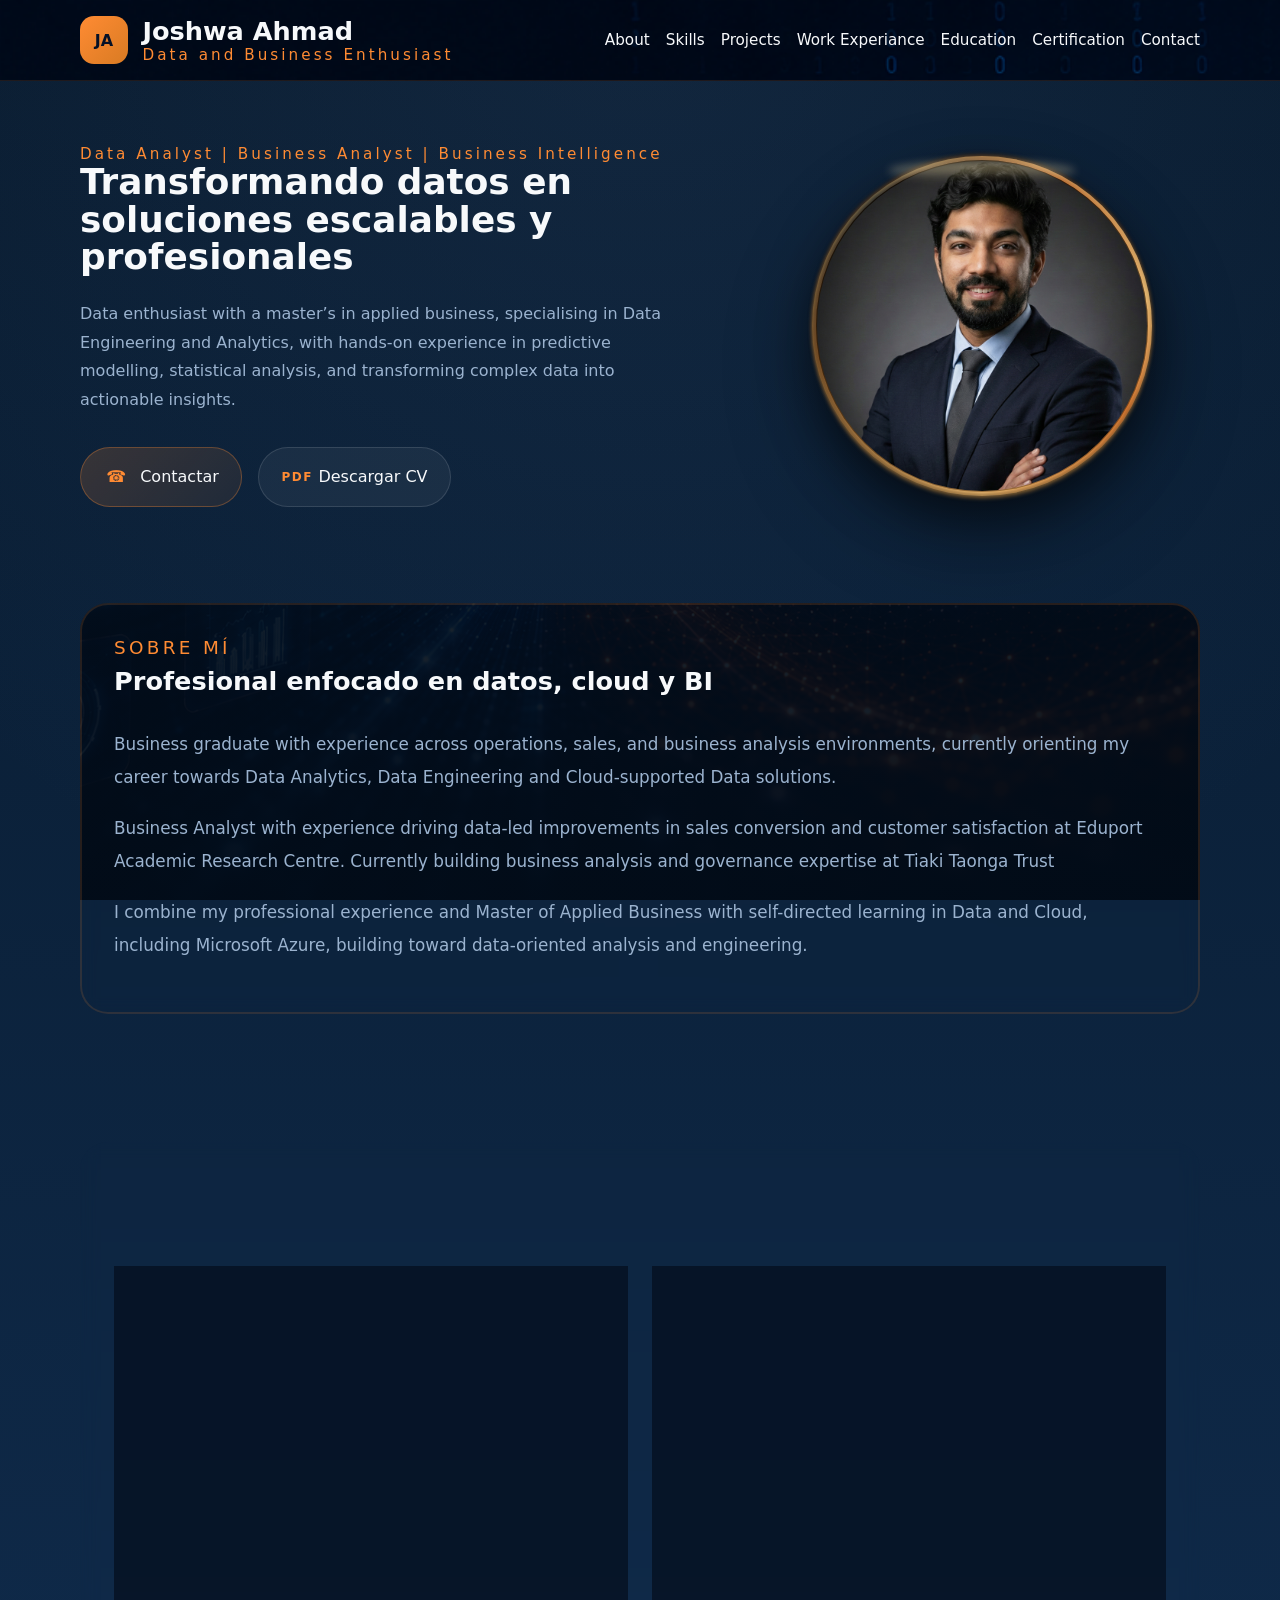
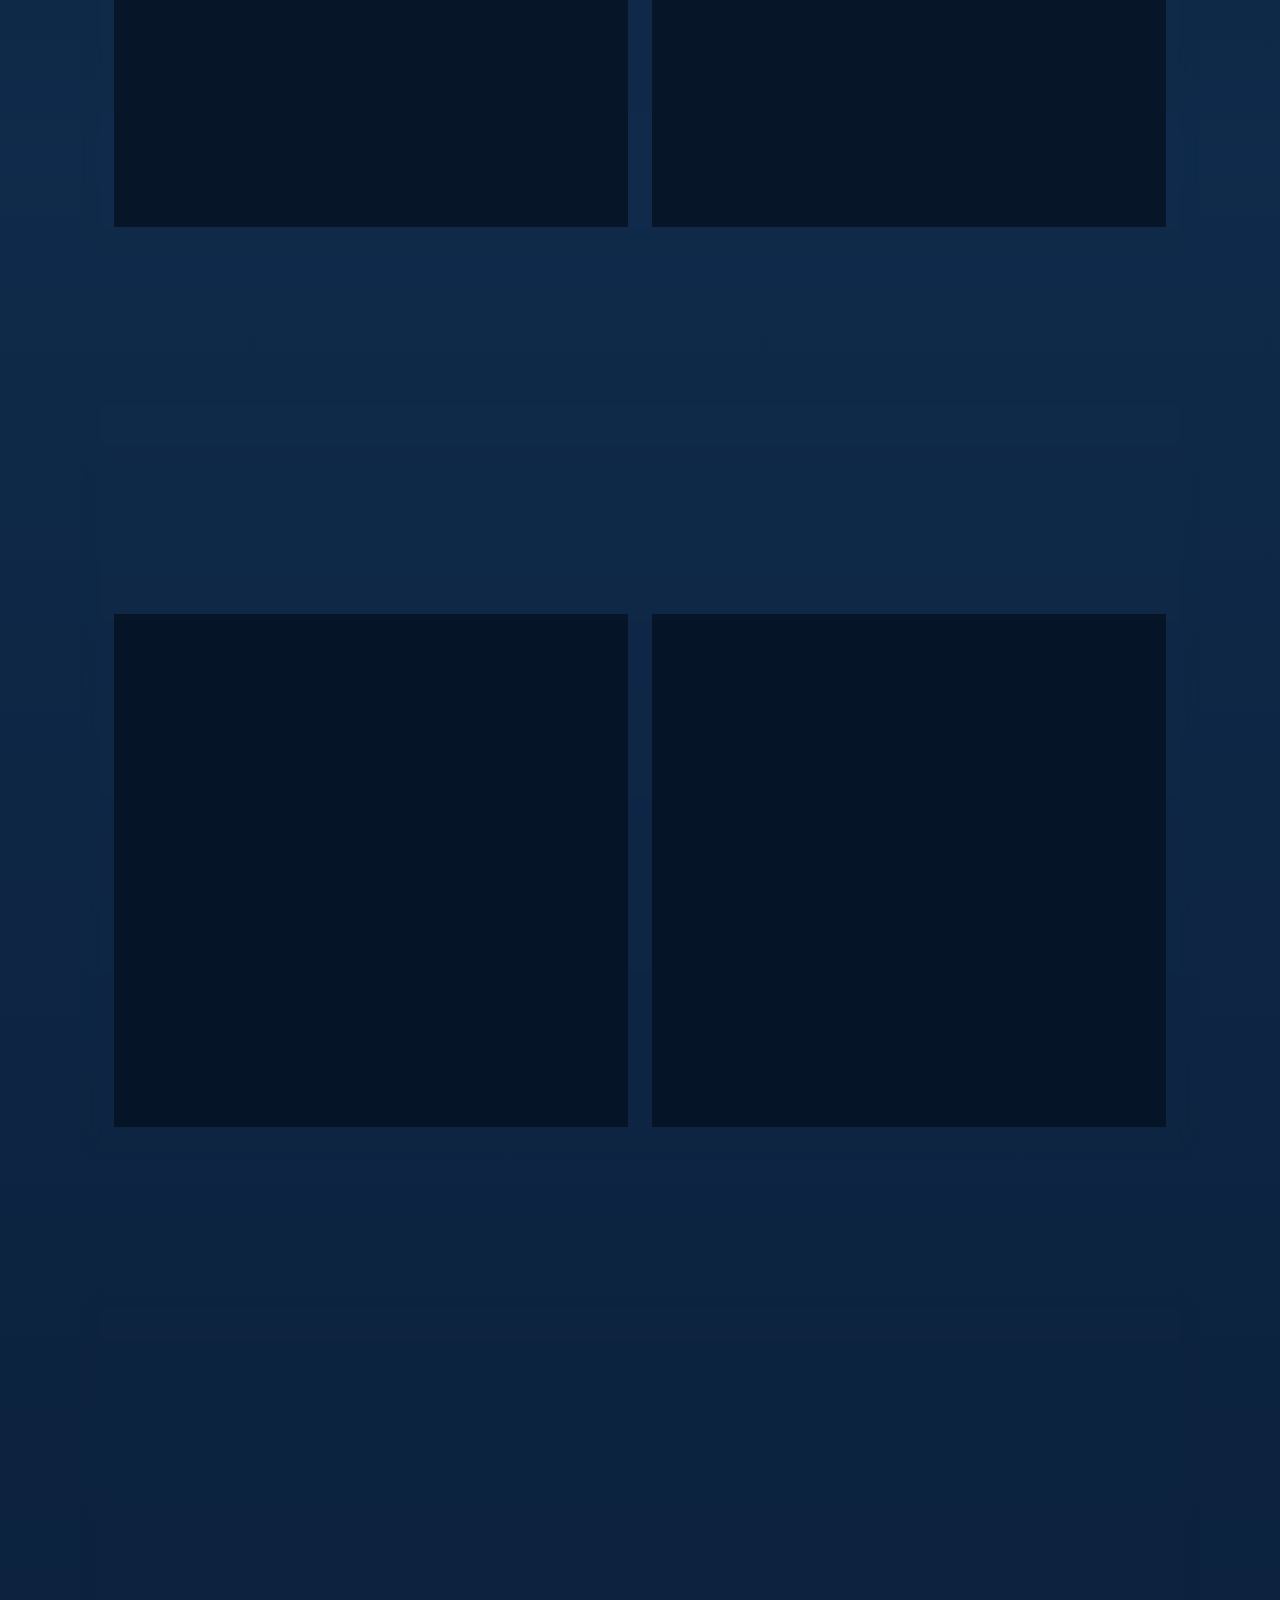
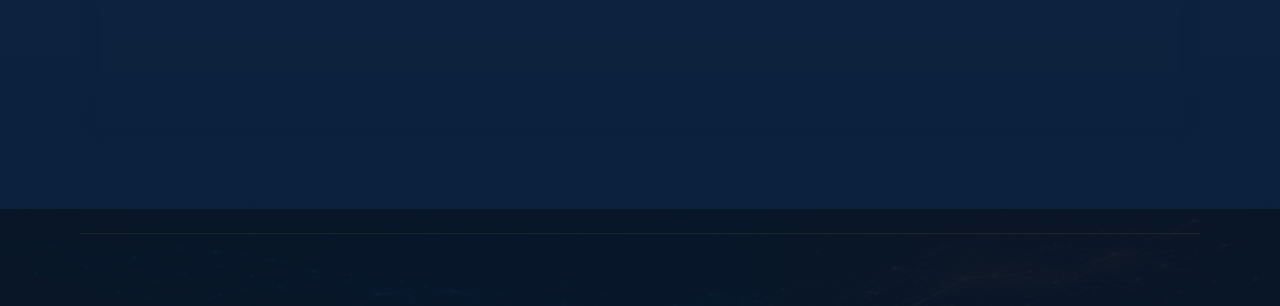
==== index.html @ 46c394ec "Add files via upload Initial Commit" ====
<!DOCTYPE html>
<html lang="en">
<head>
  <meta charset="UTF-8" />
  <meta name="viewport" content="width=device-width, initial-scale=1.0" />
  <title>Joshwa Ahmad </title>
  <link rel="stylesheet" href="styles.css" />
  <style>
    /* Modal deployment */
    .modal-overlay {
      display: none;
      position: fixed;
      inset: 0;
      z-index: 100;
      background: rgba(4, 17, 39, 0.88);
      backdrop-filter: blur(8px);
      -webkit-backdrop-filter: blur(8px);
      align-items: center;
      justify-content: center;
      padding: 1.5rem;
    }
    .modal-overlay.open { display: flex; }
    .modal-box {
      background: linear-gradient(145deg, #0c1a36, #112846);
      border: 1px solid rgba(255, 139, 51, 0.28);
      border-radius: 24px;
      padding: 2rem;
      max-width: 860px;
      width: 100%;
      max-height: 90vh;
      overflow-y: auto;
      position: relative;
      display: flex;
      flex-direction: column;
      gap: 1.4rem;
    }
    .modal-close {
      position: absolute;
      top: 1.2rem;
      right: 1.4rem;
      background: none;
      border: none;
      color: var(--muted);
      font-size: 1.5rem;
      cursor: pointer;
      line-height: 1;
      transition: color 0.2s;
    }
    .modal-close:hover { color: var(--accent); }
    .modal-title {
      font-size: 1.1rem;
      font-weight: 700;
      color: var(--text);
      padding-right: 2rem;
    }
    .modal-subtitle {
      font-size: 0.85rem;
      color: var(--accent);
      letter-spacing: 0.14em;
      text-transform: uppercase;
      margin-top: -0.8rem;
    }
    .modal-images {
      display: grid;
      grid-template-columns: 1fr 1fr;
      gap: 1rem;
    }
    .modal-images img {
      width: 100%;
      border-radius: 14px;
      border: 1px solid rgba(255, 255, 255, 0.08);
    }
    .modal-caption {
      font-size: 0.8rem;
      color: var(--muted);
      text-align: center;
      margin-top: 0.3rem;
    }
    @media (max-width: 600px) {
      .modal-images { grid-template-columns: 1fr; }
    }
  </style>
</head>
<body>
  <header class="site-header">
    <div class="container header-inner">
      <div class="brand-group">
        <span class="brand-symbol">JA</span>
        <div>
          <h1>Joshwa Ahmad</h1>
          <p class="eyebrow">Data and Business Enthusiast</p>
        </div>
      </div>
      <nav class="main-nav" aria-label="Navegación principal">
        <a href="#about">About</a>
        <a href="#skills">Skills</a>
        <a href="#projects">Projects</a>
        <a href="#contact">Work Experiance</a>
        <a href="#contact">Education</a>
        <a href="#contact">Certification</a>
        <a href="#contact">Contact</a>
        
      </nav>
    </div>
  </header>

  <main>
    <section class="hero">
      <div class="container hero-grid">
        <div class="hero-copy">
          <p class="eyebrow">Data Analyst | Business Analyst | Business Intelligence </p>
          <h2>Transformando datos en soluciones escalables y profesionales</h2>
          <p class="hero-text">
           Data enthusiast with a master’s in applied business, specialising in Data Engineering and Analytics,  
           with hands-on experience in predictive modelling, statistical analysis, and transforming complex
           data into actionable insights.  
          </p>
          <div class="hero-actions">
            <a class="cta-button accent" href="#contact">
              <span class="icon-phone" aria-hidden="true"></span>
              Contactar
            </a>
            <a class="cta-button" href="assets/Joshwa Ahmad CV.pdf" download>
              <span class="icon-pdf" aria-hidden="true"></span>
              Descargar CV
            </a>
          </div>
        </div>

        <div class="hero-visual">
          <div class="avatar-wrapper">
            <div class="avatar-frame">
              <img src="assets/Joshwa_1.png" alt="Joshwa Ahmad" />
            </div>
          </div>
        </div>
      </div>
    </section>

    <section id="about" class="section about-section">
      <div class="container section-inner">
        <div class="section-heading">
          <span>Sobre mí</span>
          <h2>Profesional enfocado en datos, cloud y BI</h2>
        </div>
        <div class="about-copy">
          <p>Business graduate with experience across operations, sales, and business analysis environments, currently orienting my career towards Data Analytics, Data Engineering and Cloud-supported Data solutions.</p>
          <p>Business Analyst with experience driving data-led improvements in sales conversion and customer satisfaction at Eduport Academic Research Centre. Currently building business analysis and governance expertise at Tiaki Taonga Trust</p>
          <p>I combine my professional experience and Master of Applied Business with self-directed learning in Data and Cloud, including Microsoft Azure, building toward data-oriented analysis and engineering.<p>
        </div>
      </div>
    </section>

    <section id="skills" class="section skills-section">
      <div class="container section-inner">
        <div class="section-heading">
          <span>Stack técnico & Habilidades</span>
          <h2>Herramientas, plataformas y capacidades clave</h2>
        </div>

        <div class="project-cards-grid">

          <!-- Card Stack técnico -->
          <article class="project-card-enterprise">
            <div class="pce-glow pce-glow--blue"></div>
            <div class="pce-header">
              <div class="pce-icon" aria-hidden="true">
                <svg viewBox="0 0 24 24" fill="none" stroke="currentColor" stroke-width="1.6" stroke-linecap="round" stroke-linejoin="round">
                  <ellipse cx="12" cy="5" rx="9" ry="3"/><path d="M21 12c0 1.66-4 3-9 3s-9-1.34-9-3"/><path d="M3 5v14c0 1.66 4 3 9 3s9-1.34 9-3V5"/>
                </svg>
              </div>
              <div class="pce-meta">
                <span class="pce-category">Technology · Platforms · Languages</span>
                <h3 class="pce-title">Technical stack</h3>
              </div>
            </div>
            <p class="pce-description">Herramientas y plataformas utilizadas en producción para construir pipelines de datos, modelos analíticos y soluciones cloud robustas.</p>
            <div class="pce-stack">
              <span>SQL</span>
              <span>Azure basics</span>
              <span>Snowflake</span>
              <span>Databricks</span>
              <span>Power BI</span>
              <span>Python</span>
              <span>Apache Spark</span>
              <span>ETL & Pipelines basics</span>
              <span>Draw.io</span>
              <span>R</span>
              <span>PostgreSQL</span>
              <span>Tableau</span>
              <span>Looker Studio</span>
              <span>Excel</span>
            </div>
            <ul class="pce-impact">
              <li>Data reporting and trend analysis with Excel and SQL</li>
              <li>Customer and sales tracking with CRM platforms (Zoho, LeadSquared)</li>
              <li>Executive visualization with Power BI and Tableau</li>
              <li>Statistical analysis with Python and regression modelling</li>
            </ul>
          </article>

          <!-- Card Habilidades -->
          <article class="project-card-enterprise">
            <div class="pce-glow pce-glow--orange"></div>
            <div class="pce-header">
              <div class="pce-icon pce-icon--orange" aria-hidden="true">
                <svg viewBox="0 0 24 24" fill="none" stroke="currentColor" stroke-width="1.6" stroke-linecap="round" stroke-linejoin="round">
                  <circle cx="12" cy="8" r="4"/><path d="M4 20c0-4 3.6-7 8-7s8 3 8 7"/>
                </svg>
              </div>
              <div class="pce-meta">
                <span class="pce-category pce-category--orange">Capacidades · Negocio · Metodología</span>
                <h3 class="pce-title">Habilidades profesionales</h3>
              </div>
            </div>
            <p class="pce-description">Capacidades transversales que permiten traducir necesidades de negocio en arquitecturas de datos funcionales, escalables y orientadas a impacto.</p>
            <div class="pce-stack pce-stack--orange">
              <span>Ingeniería de datos</span>
              <span>Business Analysis</span>
              <span>Data Analydsis</span>
              <span>Reporting & BI</span>
              <span>Soluciones Cloud</span>
              <span>Agile methodology</span>
              <span>JIRA</span>
              <span>Automatización de Procesos</span>
              <span>Operational Optimisation</span>
              <span>Process Building</span>
            </div>
            <ul class="pce-impact pce-impact--orange">
              <li>Business and operational reporting through data-driven dashboards</li>
              <li>Process improvement through data trend analysis and forecasting</li>
              <li>Clear communication of data insights to non-technical stakeholders</li>
              <li>Problem-solving in fast-paced, high-compliance environments</li>
            </ul>
          </article>

        </div>
      </div>
    </section>

    <section id="projects" class="section projects-section">
      <div class="container section-inner">
        <div class="section-heading">
          <span>Projects</span>
          <h2>Iniciativas profesionales y personales</h2>
        </div>
        <p class="projects-narrative">Projects aimed at solving real business problems through data Collection, Understanging and advanced analytics.</p>

        <div class="project-cards-grid">

          <!-- Card 1 — TFM Cercanías RENFE -->
          <article class="project-card-enterprise">
            <div class="pce-glow pce-glow--blue"></div>
            <div class="pce-header">
              <div class="pce-icon" aria-hidden="true">
                <svg viewBox="0 0 24 24" fill="none" stroke="currentColor" stroke-width="1.6" stroke-linecap="round" stroke-linejoin="round">
                  <polyline points="22 12 18 12 15 21 9 3 6 12 2 12"/>
                </svg>
              </div>
              <div class="pce-meta">
                <span class="pce-category">Data Engineering · Tiempo Real · ML</span>
                <h3 class="pce-title">Predicción de retrasos en Cercanías Madrid (RENFE)</h3>
              </div>
            </div>
            <p class="pce-description">Pipeline 24/7 desplegado en VPS que captura feeds GTFS-Realtime de RENFE y datos AEMET para construir desde cero el histórico de retrasos — dato que RENFE no publica — con el que entrenar un modelo predictivo.</p>
            <div class="pce-stack">
              <span>Python</span>
              <span>GTFS-Realtime</span>
              <span>systemd</span>
              <span>Linux VPS</span>
              <span>GitHub / rclone</span>
              <span>Apache Spark</span>
              <span>LSTM / GRU</span>
            </div>
            <ul class="pce-impact">
              <li>Pipeline de ingesta multifuente operativo 24/7 en producción</li>
              <li>+320.000 registros capturados al día</li>
              <li>Arquitectura raw → Parquet → backup automático a Drive</li>
              <li>Resiliencia verificada: reinicio automático con systemd</li>
            </ul>
            <div class="pce-actions">
              <a class="pce-btn pce-btn--primary" href="https://github.com/I-Bovingdon/tfm-cercanias-colectores/blob/main/README.md" target="_blank" rel="noopener">Ver arquitectura</a>
              <a class="pce-btn" href="https://github.com/I-Bovingdon/tfm-cercanias-colectores" target="_blank" rel="noopener">GitHub</a>
              <a class="pce-btn" href="https://github.com/I-Bovingdon/tfm-cercanias-colectores/blob/main/Estructura_Datos_TFM_Cercanias.pdf" target="_blank" rel="noopener">Estructura de datos</a>
            </div>
          </article>

          <!-- Card 2 — Pump It Up -->
          <article class="project-card-enterprise">
            <div class="pce-glow pce-glow--orange"></div>
            <div class="pce-header">
              <div class="pce-icon pce-icon--orange" aria-hidden="true">
                <svg viewBox="0 0 24 24" fill="none" stroke="currentColor" stroke-width="1.6" stroke-linecap="round" stroke-linejoin="round">
                  <path d="M12 2a10 10 0 1 0 0 20A10 10 0 0 0 12 2z"/><path d="M12 8v4l3 3"/>
                </svg>
              </div>
              <div class="pce-meta">
                <span class="pce-category pce-category--orange">ML · IA Generativa · Interfaces</span>
                <h3 class="pce-title">Pump It Up — Predicción de bombas de agua (Tanzania)</h3>
              </div>
            </div>
            <p class="pce-description">Pipeline ML completo sobre 59.000 bombas de agua en Tanzania: de la clasificación con ensemble ponderado a dos interfaces de uso real — predictor individual con Gradio y asistente conversacional con la API de Claude.</p>
            <div class="pce-stack">
              <span>Python</span>
              <span>scikit-learn</span>
              <span>XGBoost / LightGBM</span>
              <span>LangGraph</span>
              <span>Anthropic API</span>
              <span>Gradio</span>
              <span>Pandas</span>
              <span>SHAP</span>
              <span>Matplotlib</span>
            </div>
            <ul class="pce-impact">
              <li>Accuracy global engaña: la clase crítica es el 7,3%</li>
              <li>Detección x2 de bombas reparables frente a modelos base</li>
              <li>Predictor individual en vivo con probabilidad por clase</li>
              <li>Asistente IA conversacional sobre los resultados del análisis</li>
            </ul>
            <div class="pce-actions">
              <a class="pce-btn pce-btn--primary" href="https://github.com/I-Bovingdon/MachineLearning_Pipeline_WaterInfrastructure_Agentic_EDA/blob/main/README.md" target="_blank" rel="noopener">Ver arquitectura</a>
              <a class="pce-btn" href="https://github.com/I-Bovingdon/MachineLearning_Pipeline_WaterInfrastructure_Agentic_EDA" target="_blank" rel="noopener">GitHub</a>
              <button class="pce-btn" onclick="document.getElementById('modal-pumpitup').classList.add('open')">Despliegues</button>
            </div>
          </article>

        </div>
      </div>
    </section>

    <section id="contact" class="section contact-section">
      <div class="container section-inner">
        <div class="section-heading">
          <span>Contact</span>
          <h2>Contact Information</h2>
        </div>
        <div class="contact-grid">
          <a class="contact-card" href="tel:+34692871279">
            <span class="icon-phone"></span>
            <div>
              <h3>Phone</h3>
              <p>+64 21 0869 1242</p>
            </div>
          </a>
          <a class="contact-card" href="mailto:ishmaelbovingdon@gmail.com">
            <span class="icon-mail"></span>
            <div>
              <h3>Email</h3>
              <p>joshwaahmad@gmail.com</p>
            </div>
          </a>
          <a class="contact-card" href="https://www.linkedin.com/in/joshwa-ahmad/" target="_blank" rel="noopener noreferrer">
            <span class="icon-linkedin"></span>
            <div>
              <h3>LinkedIn</h3>
              <p>Ver perfil</p>
            </div>
          </a>
          <a class="contact-card" href="https://github.com/Joshwaahmad" target="_blank" rel="noopener noreferrer">
            <span class="icon-github"></span>
            <div>
              <h3>GitHub</h3>
              <p>Ver repositorio</p>
            </div>
          </a>
          <div class="contact-card location-card" role="button" aria-label="Remoto, Madrid, España">
            <span class="icon-location"></span>
            <div>
              <h3>Address</h3>
              <p>Arundel Street, Mount Roskill, Auckland, 1041</p>
            </div>
          </div>
          <a class="contact-card" href="assets/CV_Ismael_Bovingdon_2026_ATS.pdf" download>
            <span class="icon-pdf"></span>
            <div>
              <h3>Download CV</h3>
              <p>PDF</p>
            </div>
          </a>
        </div>
      </div>
    </section>
  </main>

  <footer class="site-footer">
    <div class="container footer-inner">
      <p></p>
    </div>
  </footer>

  <!-- Modal: Pump It Up Deployment -->
  <div id="modal-pumpitup" class="modal-overlay" role="dialog" aria-modal="true" aria-label="Deployment — Pump It Up">
    <div class="modal-box">
      <button class="modal-close" onclick="document.getElementById('modal-pumpitup').classList.remove('open')" aria-label="Cerrar">×</button>
      <p class="modal-subtitle">ML · IA Generativa · Interfaces</p>
      <p class="modal-title">Pump It Up — Interfaces de deployment</p>
      <div class="modal-images">
        <div>
          <img
            src="https://raw.githubusercontent.com/I-Bovingdon/MachineLearning_Pipeline_WaterInfrastructure_Agentic_EDA/main/images/EDA%26Predictor.png"
            alt="Annex B — EDA Explorer & Individual Predictor (Gradio)"
          />
          <p class="modal-caption">Annex B — Explorador EDA y predictor individual con Gradio</p>
        </div>
        <div>
          <img
            src="https://raw.githubusercontent.com/I-Bovingdon/MachineLearning_Pipeline_WaterInfrastructure_Agentic_EDA/main/images/LLM%20Assistant.png"
            alt="Annex C — Asistente conversacional IA (Claude API)"
          />
          <p class="modal-caption">Annex C — Asistente conversacional IA con API de Claude</p>
        </div>
      </div>
    </div>
  </div>

  <script>
    // Cerrar modal al hacer clic fuera del box
    document.getElementById('modal-pumpitup').addEventListener('click', function(e) {
      if (e.target === this) this.classList.remove('open');
    });
    // Cerrar modal con Escape
    document.addEventListener('keydown', function(e) {
      if (e.key === 'Escape') document.getElementById('modal-pumpitup').classList.remove('open');
    });

    const accordionHeaders = document.querySelectorAll('.accordion-header');
    accordionHeaders.forEach((header) => {
      header.addEventListener('click', () => {
        const expanded = header.getAttribute('aria-expanded') === 'true';
        accordionHeaders.forEach((item) => {
          item.setAttribute('aria-expanded', 'false');
          item.nextElementSibling.style.maxHeight = null;
        });
        if (!expanded) {
          header.setAttribute('aria-expanded', 'true');
          const panel = header.nextElementSibling;
          panel.style.maxHeight = panel.scrollHeight + 'px';
        }
      });
    });
  </script>
</body>
</html>
---- styles.css ----
:root {
  --bg: #041127;
  --surface: #0c1a36;
  --surface-soft: #112846;
  --surface-light: #1b3563;
  --accent: #ff8b33;
  --accent-soft: rgba(255, 139, 51, 0.18);
  --text: #f7f9fb;
  --muted: #9bb3cf;
}

* {
  box-sizing: border-box;
}

html {
  scroll-behavior: smooth;
}

body {
  margin: 0;
  font-family: Inter, system-ui, -apple-system, BlinkMacSystemFont, 'Segoe UI', sans-serif;
  background: radial-gradient(circle at top, rgba(68, 100, 145, 0.16), transparent 28%),
    linear-gradient(180deg, #081a2d 0%, #0f2a4a 50%, #0b203b 100%);
  color: var(--text);
}

img {
  display: block;
  max-width: 100%;
}

.container {
  width: min(1120px, calc(100% - 2rem));
  margin: 0 auto;
}

.site-header {
  position: sticky;
  top: 0;
  z-index: 20;
  background-color: rgba(8, 22, 40, 0.88);
  background-image: url("assets/header.png");
  background-size: cover;
  background-position: center;
  background-attachment: fixed;
  backdrop-filter: blur(10px);
  border-bottom: 1px solid rgba(255, 139, 51, 0.12);
}

.header-inner {
  display: flex;
  align-items: center;
  justify-content: space-between;
  gap: 1rem;
  padding: 1rem 0;
}

.brand-group {
  display: flex;
  align-items: center;
  gap: 0.9rem;
}

.brand-symbol {
  width: 48px;
  height: 48px;
  display: grid;
  place-items: center;
  border-radius: 14px;
  background: linear-gradient(135deg, var(--accent), #d97b23);
  font-weight: 800;
  color: #041127;
}

.eyebrow {
  margin: 0;
  letter-spacing: 0.2em;
  text-transform: none;
  color: var(--accent);
  font-size: 0.95rem;
}

h1,
h2,
h3 {
  margin: 0;
}

h1 {
  font-size: clamp(1.4rem, 2vw, 2rem);
}

.main-nav {
  display: flex;
  flex-wrap: wrap;
  align-items: center;
  gap: 1rem;
}

.main-nav a {
  color: var(--text);
  text-decoration: none;
  font-size: 0.95rem;
  transition: color 0.25s ease;
}

.main-nav a:hover,
.main-nav a:focus-visible {
  color: var(--accent);
}

.lang-toggle {
  display: inline-flex;
  align-items: center;
  gap: 0.5rem;
  border: 1px solid rgba(255, 255, 255, 0.12);
  padding: 0.6rem 0.9rem;
  border-radius: 999px;
}

.flag-icon {
  width: 24px;
  height: 16px;
  display: inline-block;
  background: #012169;
  background-image: url("data:image/svg+xml,%3Csvg xmlns='http://www.w3.org/2000/svg' viewBox='0 0 60 30'%3E%3Crect width='60' height='30' fill='%23012169'/%3E%3Cpath d='M0 0 L60 30 M60 0 L0 30' stroke='%23fff' stroke-width='6'/%3E%3Cpath d='M0 0 L60 30 M60 0 L0 30' stroke='%23cf142b' stroke-width='4'/%3E%3Cpath d='M30 0 L30 30 M0 15 L60 15' stroke='%23fff' stroke-width='10'/%3E%3Cpath d='M30 0 L30 30 M0 15 L60 15' stroke='%23cf142b' stroke-width='6'/%3E%3C/svg%3E");
  background-size: cover;
  border-radius: 3px;
  box-shadow: inset 0 0 0 1px rgba(255, 255, 255, 0.08);
}

/* Bandera española — usada en index-en.html */
.flag-icon--es {
  background-color: #c60b1e;
  background-image: url("data:image/svg+xml,%3Csvg xmlns='http://www.w3.org/2000/svg' viewBox='0 0 60 30'%3E%3Crect width='60' height='30' fill='%23c60b1e'/%3E%3Crect y='7.5' width='60' height='15' fill='%23f1bf00'/%3E%3C/svg%3E");
}

.hero {
  padding: 4rem 0 2rem;
}

.hero-grid {
  display: grid;
  grid-template-columns: 1.2fr 0.8fr;
  gap: 2rem;
  align-items: center;
}

.hero-copy h2 {
  font-size: clamp(1.8rem, 2.8vw, 2.7rem);
  line-height: 1.05;
}

.hero-text {
  max-width: 620px;
  margin: 1.5rem 0 2rem;
  line-height: 1.8;
  color: var(--muted);
}

.hero-actions {
  display: flex;
  flex-wrap: wrap;
  gap: 1rem;
}

.cta-button {
  display: inline-flex;
  align-items: center;
  gap: 0.7rem;
  padding: 1rem 1.4rem;
  border-radius: 999px;
  text-decoration: none;
  color: var(--text);
  background: rgba(255, 255, 255, 0.05);
  border: 1px solid rgba(255, 255, 255, 0.12);
  transition: transform 0.2s ease, box-shadow 0.2s ease, background 0.2s ease;
}

.cta-button:hover,
.cta-button:focus-visible {
  transform: translateY(-2px);
  box-shadow: 0 16px 30px rgba(255, 139, 51, 0.18);
  background: rgba(255, 139, 51, 0.14);
}

.cta-button.accent {
  background: linear-gradient(135deg, rgba(255, 139, 51, 0.18), rgba(255, 139, 51, 0.08));
  border-color: rgba(255, 139, 51, 0.3);
}

.icon-phone,
.icon-pdf,
.icon-mail,
.icon-linkedin,
.icon-github,
.icon-location {
  display: inline-grid;
  place-items: center;
  width: 1.6rem;
  height: 1.6rem;
  color: var(--accent);
  flex-shrink: 0;
}

.icon-phone::before {
  content: '\260E';
}

.icon-pdf::before {
  content: 'PDF';
  font-size: 0.75rem;
  letter-spacing: 0.12em;
  font-weight: 700;
}

.icon-mail::before {
  content: '\2709';
}

.icon-linkedin::before {
  content: 'in';
  font-weight: 700;
  font-size: 0.9rem;
}

.icon-github::before {
  content: 'GH';
  font-size: 0.9rem;
  font-weight: 700;
  display: grid;
  place-items: center;
}

.icon-location::before {
  content: '\1F30D';
}

.hero-visual {
  display: flex;
  justify-content: center;
  align-items: center;
}

/* Wrapper que porta el marco con relieve */
.avatar-wrapper {
  position: relative;
  width: 340px;
  height: 340px;
  border-radius: 50%;
  flex-shrink: 0;

  /* Anillo exterior con gradiente que simula la luz incidente */
  background: conic-gradient(
    from 120deg,
    rgba(255, 139, 51, 0.85) 0deg,
    rgba(255, 200, 120, 0.95) 60deg,
    rgba(180, 100, 20, 0.6) 140deg,
    rgba(80, 50, 10, 0.4) 200deg,
    rgba(255, 139, 51, 0.7) 270deg,
    rgba(255, 200, 120, 0.9) 320deg,
    rgba(255, 139, 51, 0.85) 360deg
  );
  padding: 5px;

  /* Sombras en capas: elevación + oclusión ambiental */
  box-shadow:
    0 2px 4px rgba(255, 180, 80, 0.5),          /* luz superior — highlight */
    0 -2px 4px rgba(80, 40, 5, 0.6),            /* sombra inferior del anillo */
    0 20px 50px rgba(0, 0, 0, 0.55),            /* sombra de elevación */
    0 40px 90px rgba(0, 0, 0, 0.3),             /* sombra difusa larga */
    inset 0 2px 4px rgba(255, 220, 140, 0.4),   /* brillo interior superior */
    inset 0 -2px 4px rgba(40, 20, 0, 0.5);      /* profundidad interior inferior */
}

/* Segundo anillo interior oscuro — crea la sensación de surco/bisel */
.avatar-wrapper::before {
  content: '';
  position: absolute;
  inset: 4px;
  border-radius: 50%;
  background: linear-gradient(145deg, rgba(20, 10, 0, 0.7), rgba(60, 30, 5, 0.3));
  box-shadow:
    inset 0 3px 6px rgba(0, 0, 0, 0.7),
    inset 0 -2px 4px rgba(255, 160, 60, 0.15);
  z-index: 1;
  pointer-events: none;
}

/* Destello especular en la parte superior del anillo */
.avatar-wrapper::after {
  content: '';
  position: absolute;
  top: 6px;
  left: 50%;
  transform: translateX(-50%);
  width: 55%;
  height: 18px;
  border-radius: 50%;
  background: linear-gradient(180deg, rgba(255, 235, 180, 0.55), transparent);
  filter: blur(4px);
  z-index: 3;
  pointer-events: none;
}

/* El contenedor real de la foto */
.avatar-frame {
  width: 100%;
  height: 100%;
  border-radius: 50%;
  overflow: hidden;
  position: relative;
  z-index: 2;
}

.avatar-frame img {
  width: 100%;
  height: 100%;
  object-fit: cover;
  object-position: center;
  display: block;
}

.section {
  padding: 4rem 0;
}

.section-heading {
  display: grid;
  gap: 0.5rem;
  margin-bottom: 2rem;
}

.section-heading span {
  display: inline-block;
  color: var(--accent);
  letter-spacing: 0.18em;
  text-transform: uppercase;
  font-size: 1.15rem;
}

.section-heading h2 {
  font-size: clamp(1.5rem, 2vw, 2.1rem);
}

.section-inner {
  background-color: rgba(255, 255, 255, 0.03);
  border: 2px solid rgba(255, 139, 51, 0.14);
  border-radius: 28px;
  padding: 2rem;
}

/* Fondos específicos para secciones */
#about .section-inner {
  background-color: transparent;
  background-image: linear-gradient(rgba(2,12,24,0.85), rgba(2,12,24,0.94)), url("assets/about.png");
  background-size: cover;
  background-position: center right;
  background-attachment: fixed;
}

#skills .section-inner {
  background-color: transparent;
  background-image: linear-gradient(rgba(2,12,24,0.8), rgba(2,12,24,0.88)), url("assets/skills.png");
  background-size: cover;
  background-position: center left;
  background-attachment: fixed;
}

#projects .section-inner {
  background-color: transparent;
  background-image: linear-gradient(rgba(2,12,24,0.8), rgba(2,12,24,0.88)), url("assets/projects.png");
  background-size: cover;
  background-position: center right;
  background-attachment: fixed;
}

#contact .section-inner {
  background-color: transparent;
  background-image: linear-gradient(rgba(2,12,24,0.75), rgba(2,12,24,0.85)), url("assets/footer.png");
  background-size: cover;
  background-position: center right;
  background-attachment: fixed;
  color: var(--text);
}

.about-copy p {
  font-size: 1.05rem;
  line-height: 2;
  color: var(--muted);
  margin-top: 1rem;
}

.accordion-group {
  display: grid;
  gap: 1.2rem;
}

.accordion-card {
  background: rgba(2, 12, 24, 0.9);
  border: 2px solid rgba(255, 139, 51, 0.16);
  border-radius: 20px;
  overflow: hidden;
}

.accordion-header {
  width: 100%;
  text-align: left;
  padding: 1.4rem 1.5rem;
  font-size: 1rem;
  font-weight: 700;
  background: linear-gradient(180deg, rgba(255, 255, 255, 0.02), rgba(255, 255, 255, 0));
  color: var(--text);
  border: none;
  cursor: pointer;
  display: flex;
  justify-content: space-between;
  align-items: center;
  gap: 1rem;
}

.accordion-header::after {
  content: '+';
  font-size: 1.3rem;
  color: var(--accent);
  transition: transform 0.25s ease;
}

.accordion-header[aria-expanded='true']::after {
  transform: rotate(45deg);
}

.accordion-content {
  max-height: 0;
  overflow: hidden;
  transition: max-height 0.35s ease;
  padding: 0 1.5rem;
}

.accordion-content p {
  font-size: 1.05rem;
  line-height: 1.8;
  color: var(--muted);
  margin: 1rem 0 0;
}

.accordion-content ul {
  list-style: none;
  padding: 1rem 0 1.5rem;
  margin: 0;
  display: grid;
  gap: 0.9rem;
}

.accordion-content li {
  position: relative;
  padding-left: 1.5rem;
  color: var(--muted);
}

.accordion-content li::before {
  content: '';
  position: absolute;
  left: 0;
  top: 0.7rem;
  width: 0.5rem;
  height: 0.5rem;
  border-radius: 50%;
  background: var(--accent);
}

.project-preview {
  display: grid;
  gap: 1rem;
  padding: 1rem 0 1.5rem;
}

.project-image {
  min-height: 180px;
  border-radius: 18px;
  background: linear-gradient(135deg, rgba(255, 139, 51, 0.12), rgba(3, 16, 39, 0.96));
  border: 1px solid rgba(255, 255, 255, 0.08);
  display: grid;
  place-items: center;
  color: rgba(255, 255, 255, 0.42);
  font-size: 0.95rem;
}

.contact-grid {
  display: grid;
  grid-template-columns: repeat(2, minmax(0, 1fr));
  gap: 1rem;
}

.contact-card {
  display: flex;
  gap: 1rem;
  align-items: center;
  padding: 1.3rem;
  border-radius: 22px;
  background: rgba(255, 255, 255, 0.04);
  border: 2px solid rgba(255, 139, 51, 0.14);
  color: var(--text);
  text-decoration: none;
  transition: transform 0.2s ease, background 0.2s ease, box-shadow 0.15s ease;
}

.contact-card:hover,
.contact-card:focus-visible {
  transform: translateY(-2px);
  background: rgba(255, 139, 51, 0.12);
}

.contact-card h3 {
  margin-bottom: 0.3rem;
  font-size: 1rem;
}

.contact-card p {
  margin: 0;
  color: var(--muted);
}

.location-card {
  cursor: default;
}

.site-footer {
  padding: 1.5rem 0 2rem;
  background-image: linear-gradient(rgba(8, 22, 40, 0.96), rgba(8, 22, 40, 0.96)), url("assets/footer.png");
  background-size: cover;
  background-position: center;
}

.footer-inner {
  border-top: 1px solid rgba(255, 139, 51, 0.1);
  padding-top: 1.5rem;
  color: rgba(255, 255, 255, 0.7);
  text-align: center;
}

/* ── Glassmorphism upgrade para section-inner ── */
.section-inner {
  background-color: rgba(255, 255, 255, 0.03);
  border: 2px solid rgba(255, 139, 51, 0.14);
  border-radius: 28px;
  padding: 2rem;
  backdrop-filter: blur(8px);
  -webkit-backdrop-filter: blur(8px);
}

/* ── Projects narrative ── */
.projects-narrative {
  color: var(--muted);
  font-size: 1.05rem;
  line-height: 1.8;
  margin: 0 0 2.5rem;
  max-width: 860px;
}

/* ── Project cards grid ── */
.project-cards-grid {
  display: grid;
  grid-template-columns: repeat(2, 1fr);
  gap: 1.5rem;
}

/* ── Enterprise project card ── */
.project-card-enterprise {
  position: relative;
  background: rgba(5, 15, 30, 0.72);
  backdrop-filter: blur(12px);
  -webkit-backdrop-filter: blur(12px);
  border: 1px solid rgba(255, 255, 255, 0.08);
  border-radius: 24px;
  padding: 1.8rem;
  display: flex;
  flex-direction: column;
  gap: 1.2rem;
  overflow: hidden;
  transition: transform 0.35s ease, box-shadow 0.35s ease, border-color 0.35s ease;
  cursor: default;
}

.project-card-enterprise:hover {
  transform: translateY(-6px);
  box-shadow: 0 0 40px rgba(0, 140, 255, 0.18), 0 24px 60px rgba(0, 0, 0, 0.45);
  border-color: rgba(255, 139, 51, 0.4);
}

/* Glow de fondo */
.pce-glow {
  position: absolute;
  width: 260px;
  height: 260px;
  border-radius: 50%;
  pointer-events: none;
  opacity: 0;
  transition: opacity 0.4s ease;
  top: -80px;
  right: -80px;
  filter: blur(60px);
}

.project-card-enterprise:hover .pce-glow {
  opacity: 1;
}

.pce-glow--blue  { background: radial-gradient(circle, rgba(0,140,255,0.25), transparent 70%); }
.pce-glow--orange { background: radial-gradient(circle, rgba(255,139,51,0.22), transparent 70%); }

/* Header: icono + meta */
.pce-header {
  display: flex;
  gap: 1rem;
  align-items: flex-start;
}

.pce-icon {
  flex-shrink: 0;
  width: 44px;
  height: 44px;
  border-radius: 12px;
  background: rgba(0, 140, 255, 0.15);
  border: 1px solid rgba(0, 140, 255, 0.25);
  display: grid;
  place-items: center;
  color: #4db8ff;
  transition: background 0.3s ease, box-shadow 0.3s ease;
}

.pce-icon svg {
  width: 20px;
  height: 20px;
}

.project-card-enterprise:hover .pce-icon {
  background: rgba(0, 140, 255, 0.25);
  box-shadow: 0 0 14px rgba(0, 140, 255, 0.35);
}

.pce-icon--orange {
  background: rgba(255, 139, 51, 0.14);
  border-color: rgba(255, 139, 51, 0.28);
  color: var(--accent);
}

.project-card-enterprise:hover .pce-icon--orange {
  background: rgba(255, 139, 51, 0.24);
  box-shadow: 0 0 14px rgba(255, 139, 51, 0.3);
}

.pce-meta {
  display: flex;
  flex-direction: column;
  gap: 0.35rem;
}

.pce-category {
  font-size: 0.75rem;
  letter-spacing: 0.16em;
  text-transform: uppercase;
  color: #4db8ff;
  font-weight: 600;
}

.pce-category--orange { color: var(--accent); }

.pce-title {
  font-size: 1.05rem;
  font-weight: 700;
  line-height: 1.3;
  color: var(--text);
  margin: 0;
}

/* Description */
.pce-description {
  font-size: 0.95rem;
  line-height: 1.75;
  color: var(--muted);
  margin: 0;
}

/* Stack tags */
.pce-stack {
  display: flex;
  flex-wrap: wrap;
  gap: 0.5rem;
}

.pce-stack span {
  font-size: 0.75rem;
  padding: 0.3rem 0.75rem;
  border-radius: 999px;
  background: rgba(0, 120, 255, 0.12);
  border: 1px solid rgba(0, 120, 255, 0.22);
  color: #7dcfff;
  font-weight: 500;
  letter-spacing: 0.03em;
  transition: background 0.25s ease, border-color 0.25s ease;
}

.project-card-enterprise:hover .pce-stack span {
  background: rgba(0, 120, 255, 0.2);
  border-color: rgba(0, 120, 255, 0.38);
}

/* Impact list */
.pce-impact {
  list-style: none;
  margin: 0;
  padding: 0;
  display: grid;
  gap: 0.5rem;
}

.pce-impact li {
  font-size: 0.88rem;
  color: var(--muted);
  padding-left: 1.4rem;
  position: relative;
  line-height: 1.5;
}

.pce-impact li::before {
  content: '✔';
  position: absolute;
  left: 0;
  color: #4db8ff;
  font-size: 0.75rem;
  top: 0.1rem;
}

/* Action buttons */
.pce-actions {
  display: flex;
  flex-wrap: wrap;
  gap: 0.6rem;
  margin-top: auto;
  padding-top: 0.4rem;
  border-top: 1px solid rgba(255, 255, 255, 0.06);
}

.pce-btn {
  display: inline-flex;
  align-items: center;
  gap: 0.4rem;
  padding: 0.45rem 1rem;
  border-radius: 999px;
  font-size: 0.82rem;
  font-weight: 600;
  text-decoration: none;
  color: var(--muted);
  background: rgba(255, 255, 255, 0.05);
  border: 1px solid rgba(255, 255, 255, 0.1);
  transition: background 0.2s ease, color 0.2s ease, border-color 0.2s ease, box-shadow 0.2s ease;
  cursor: pointer;
}

.pce-btn:hover {
  background: rgba(255, 255, 255, 0.1);
  color: var(--text);
  border-color: rgba(255, 255, 255, 0.2);
}

.pce-btn--primary {
  background: rgba(255, 139, 51, 0.14);
  border-color: rgba(255, 139, 51, 0.35);
  color: var(--accent);
}

.pce-btn--primary:hover {
  background: rgba(255, 139, 51, 0.26);
  box-shadow: 0 0 18px rgba(255, 139, 51, 0.22);
  color: #ffb070;
}

/* Stack tags — variante naranja (habilidades) */
.pce-stack--orange span {
  background: rgba(255, 139, 51, 0.1);
  border: 1px solid rgba(255, 139, 51, 0.22);
  color: #ffb070;
}

.project-card-enterprise:hover .pce-stack--orange span {
  background: rgba(255, 139, 51, 0.2);
  border-color: rgba(255, 139, 51, 0.38);
}

/* Impact list — variante naranja (habilidades) */
.pce-impact--orange li::before {
  color: var(--accent);
}

@media (max-width: 860px) {
  .project-cards-grid {
    grid-template-columns: 1fr;
  }
}

@media (max-width: 860px) {
  .hero-grid {
    grid-template-columns: 1fr;
  }

  .header-inner {
    flex-direction: column;
    align-items: stretch;
  }

  .main-nav {
    justify-content: center;
  }

  .contact-grid {
    grid-template-columns: 1fr;
  }
}

@media (max-width: 640px) {
  .hero-actions {
    flex-direction: column;
    align-items: stretch;
  }

  .accordion-header {
    padding: 1.2rem 1.3rem;
  }

  .accordion-content {
    padding-left: 1.3rem;
  }
}
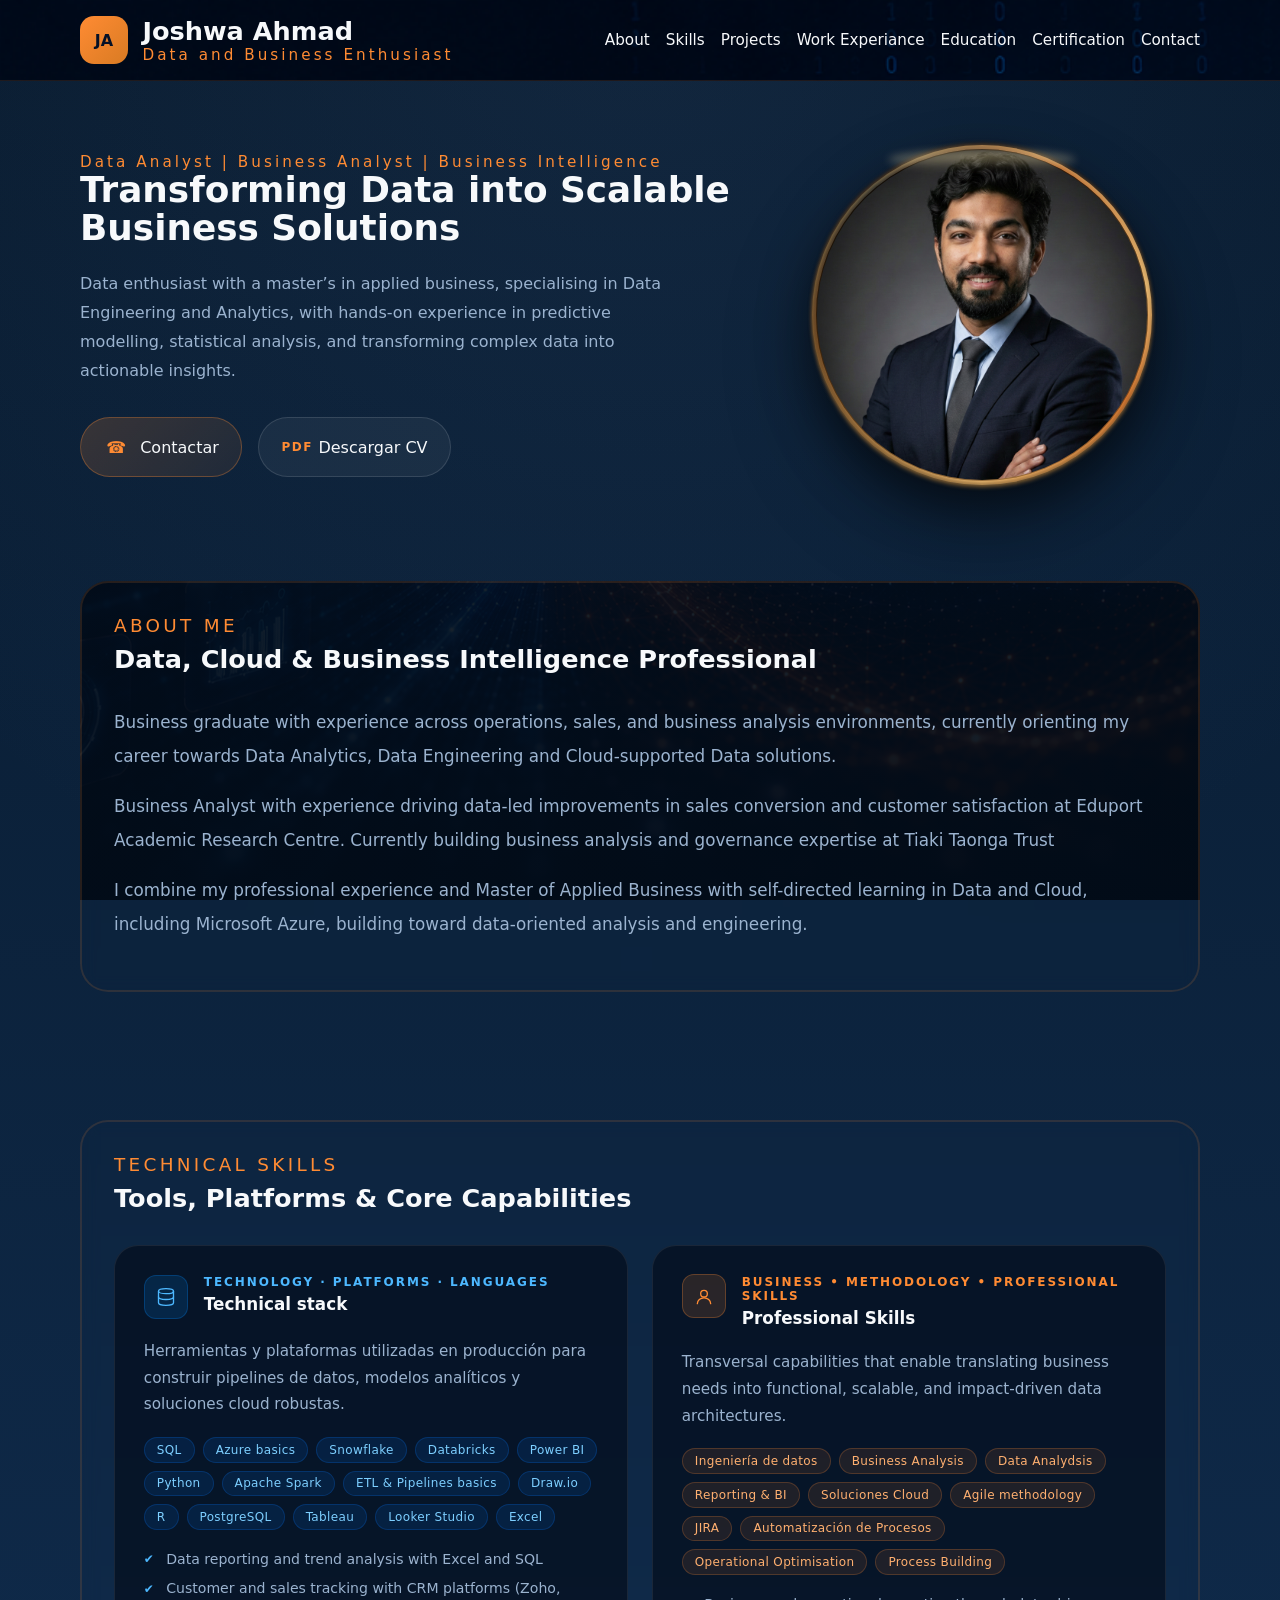
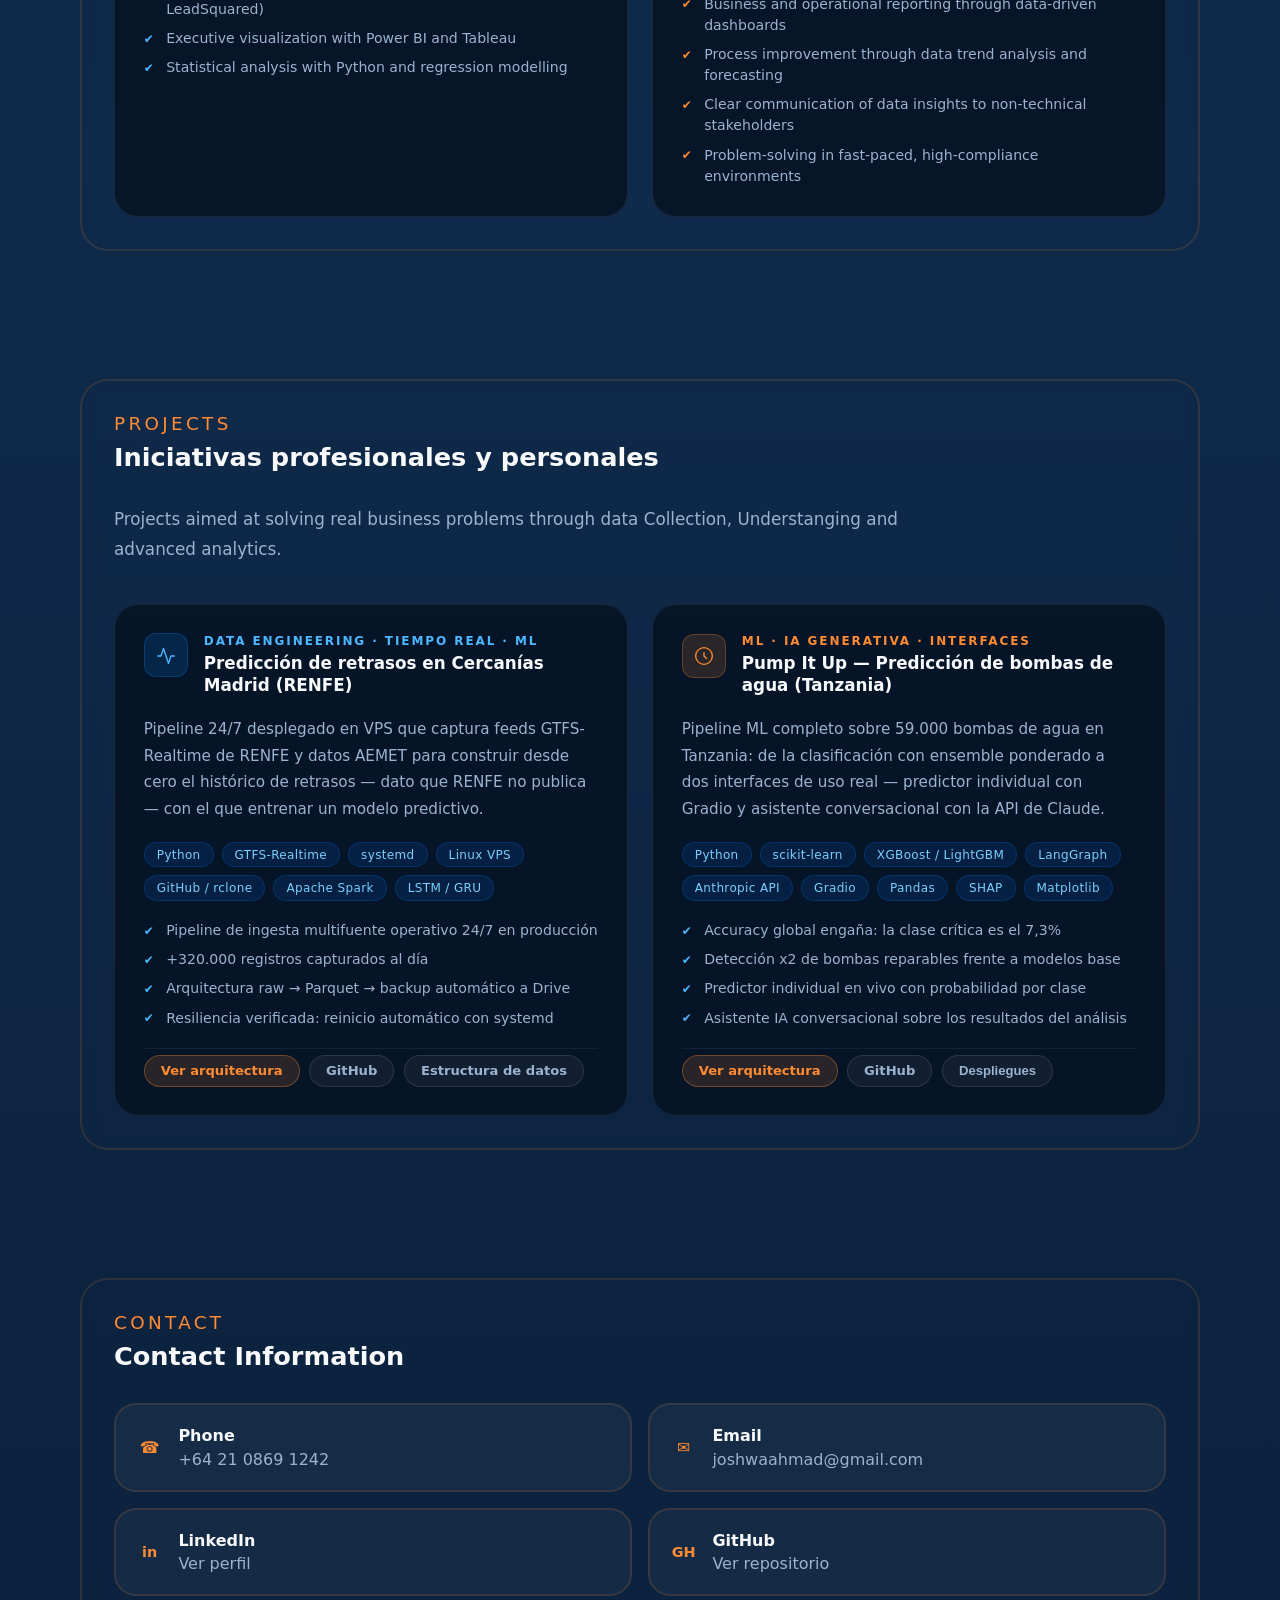
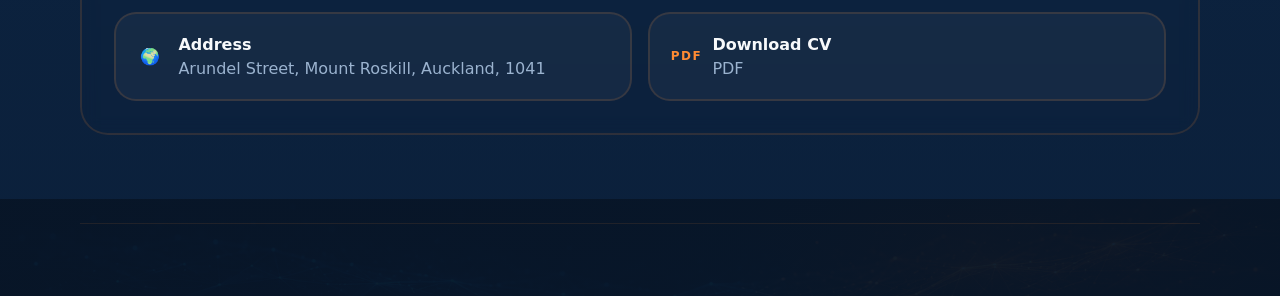
==== commit be41ddc4: "Update index.html change in spanish" ====
--- a/index.html
+++ b/index.html
@@ -109,7 +109,7 @@
       <div class="container hero-grid">
         <div class="hero-copy">
           <p class="eyebrow">Data Analyst | Business Analyst | Business Intelligence </p>
-          <h2>Transformando datos en soluciones escalables y profesionales</h2>
+          <h2>Transforming Data into Scalable Business Solutions</h2>
           <p class="hero-text">
            Data enthusiast with a master’s in applied business, specialising in Data Engineering and Analytics,  
            with hands-on experience in predictive modelling, statistical analysis, and transforming complex
@@ -140,8 +140,8 @@
     <section id="about" class="section about-section">
       <div class="container section-inner">
         <div class="section-heading">
-          <span>Sobre mí</span>
-          <h2>Profesional enfocado en datos, cloud y BI</h2>
+          <span>ABOUT ME</span>
+          <h2>Data, Cloud & Business Intelligence Professional</h2>
         </div>
         <div class="about-copy">
           <p>Business graduate with experience across operations, sales, and business analysis environments, currently orienting my career towards Data Analytics, Data Engineering and Cloud-supported Data solutions.</p>
@@ -154,8 +154,8 @@
     <section id="skills" class="section skills-section">
       <div class="container section-inner">
         <div class="section-heading">
-          <span>Stack técnico & Habilidades</span>
-          <h2>Herramientas, plataformas y capacidades clave</h2>
+          <span>Technical Skills</span>
+          <h2>Tools, Platforms & Core Capabilities</h2>
         </div>
 
         <div class="project-cards-grid">
@@ -209,11 +209,11 @@
                 </svg>
               </div>
               <div class="pce-meta">
-                <span class="pce-category pce-category--orange">Capacidades · Negocio · Metodología</span>
-                <h3 class="pce-title">Habilidades profesionales</h3>
-              </div>
-            </div>
-            <p class="pce-description">Capacidades transversales que permiten traducir necesidades de negocio en arquitecturas de datos funcionales, escalables y orientadas a impacto.</p>
+                <span class="pce-category pce-category--orange">Business • Methodology • Professional Skills</span>
+                <h3 class="pce-title">Professional Skills</h3>
+              </div>
+            </div>
+            <p class="pce-description">Transversal capabilities that enable translating business needs into functional, scalable, and impact-driven data architectures.</p>
             <div class="pce-stack pce-stack--orange">
               <span>Ingeniería de datos</span>
               <span>Business Analysis</span>
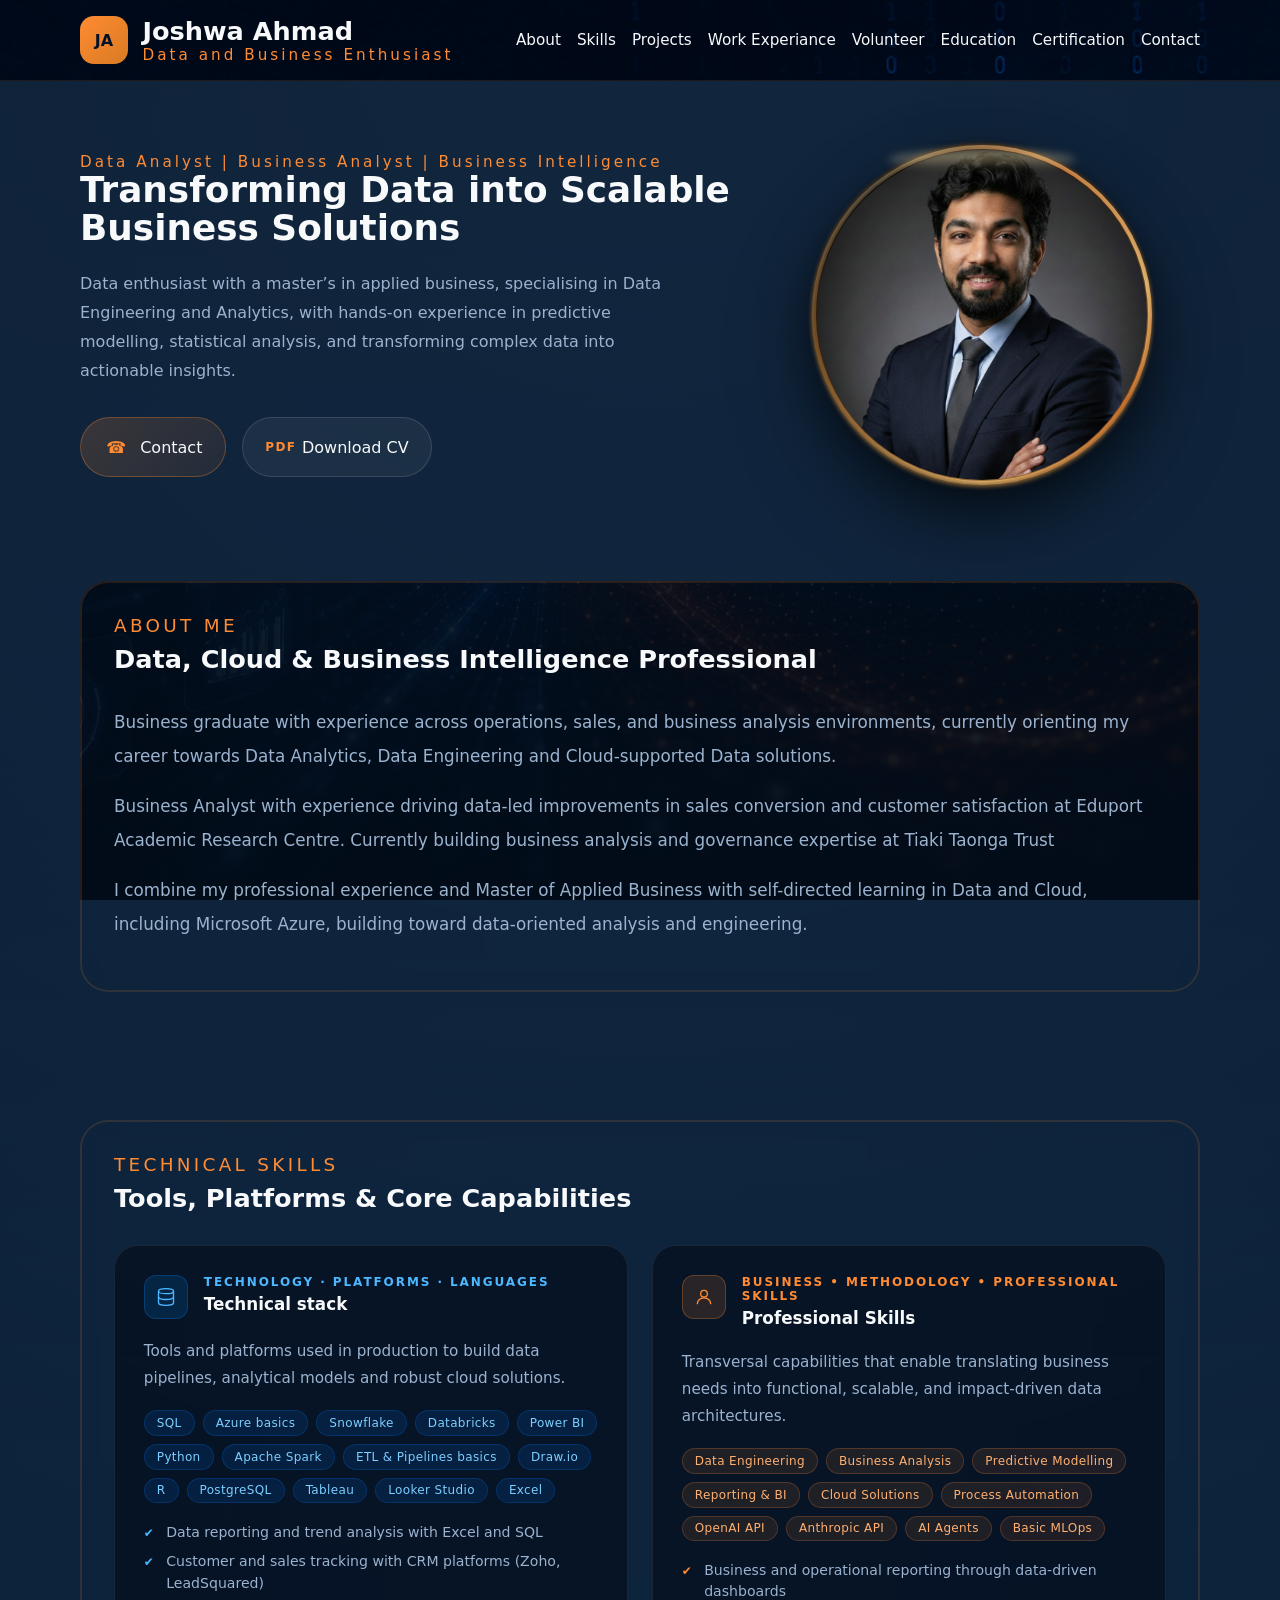
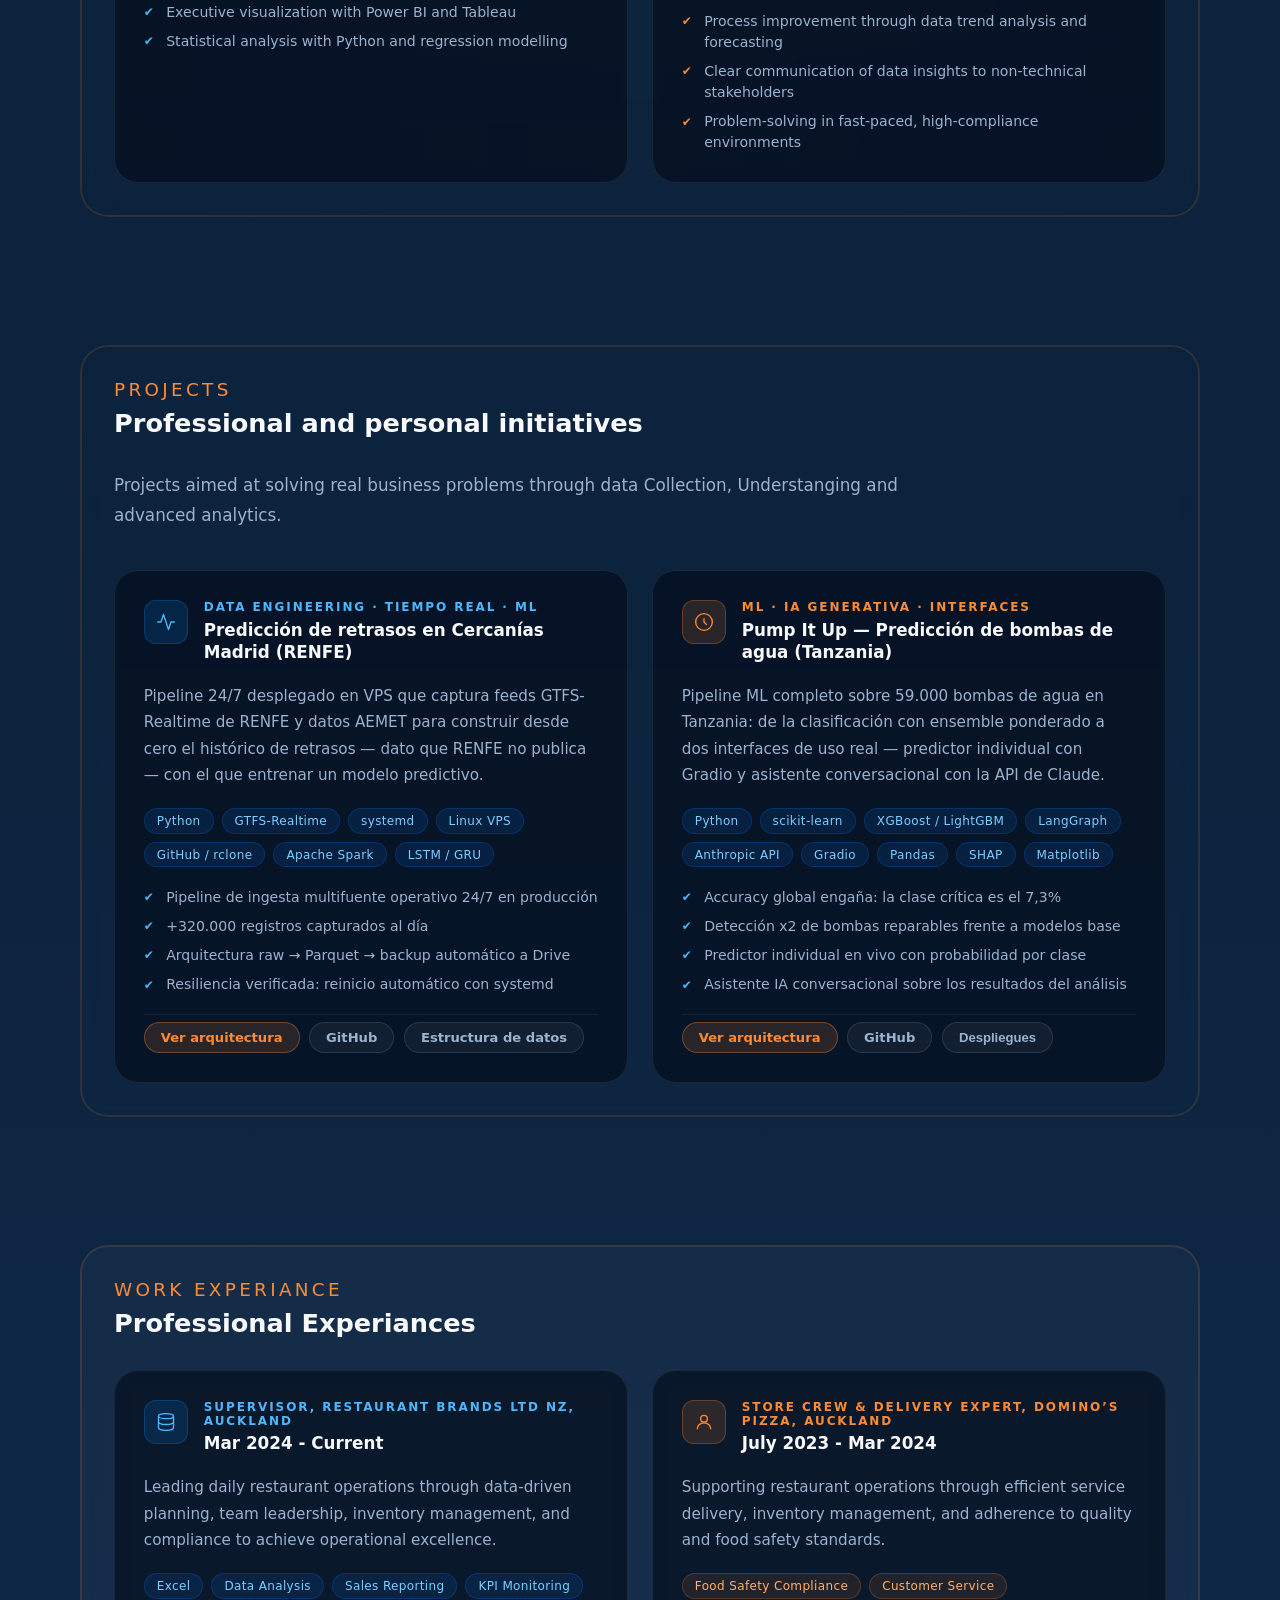
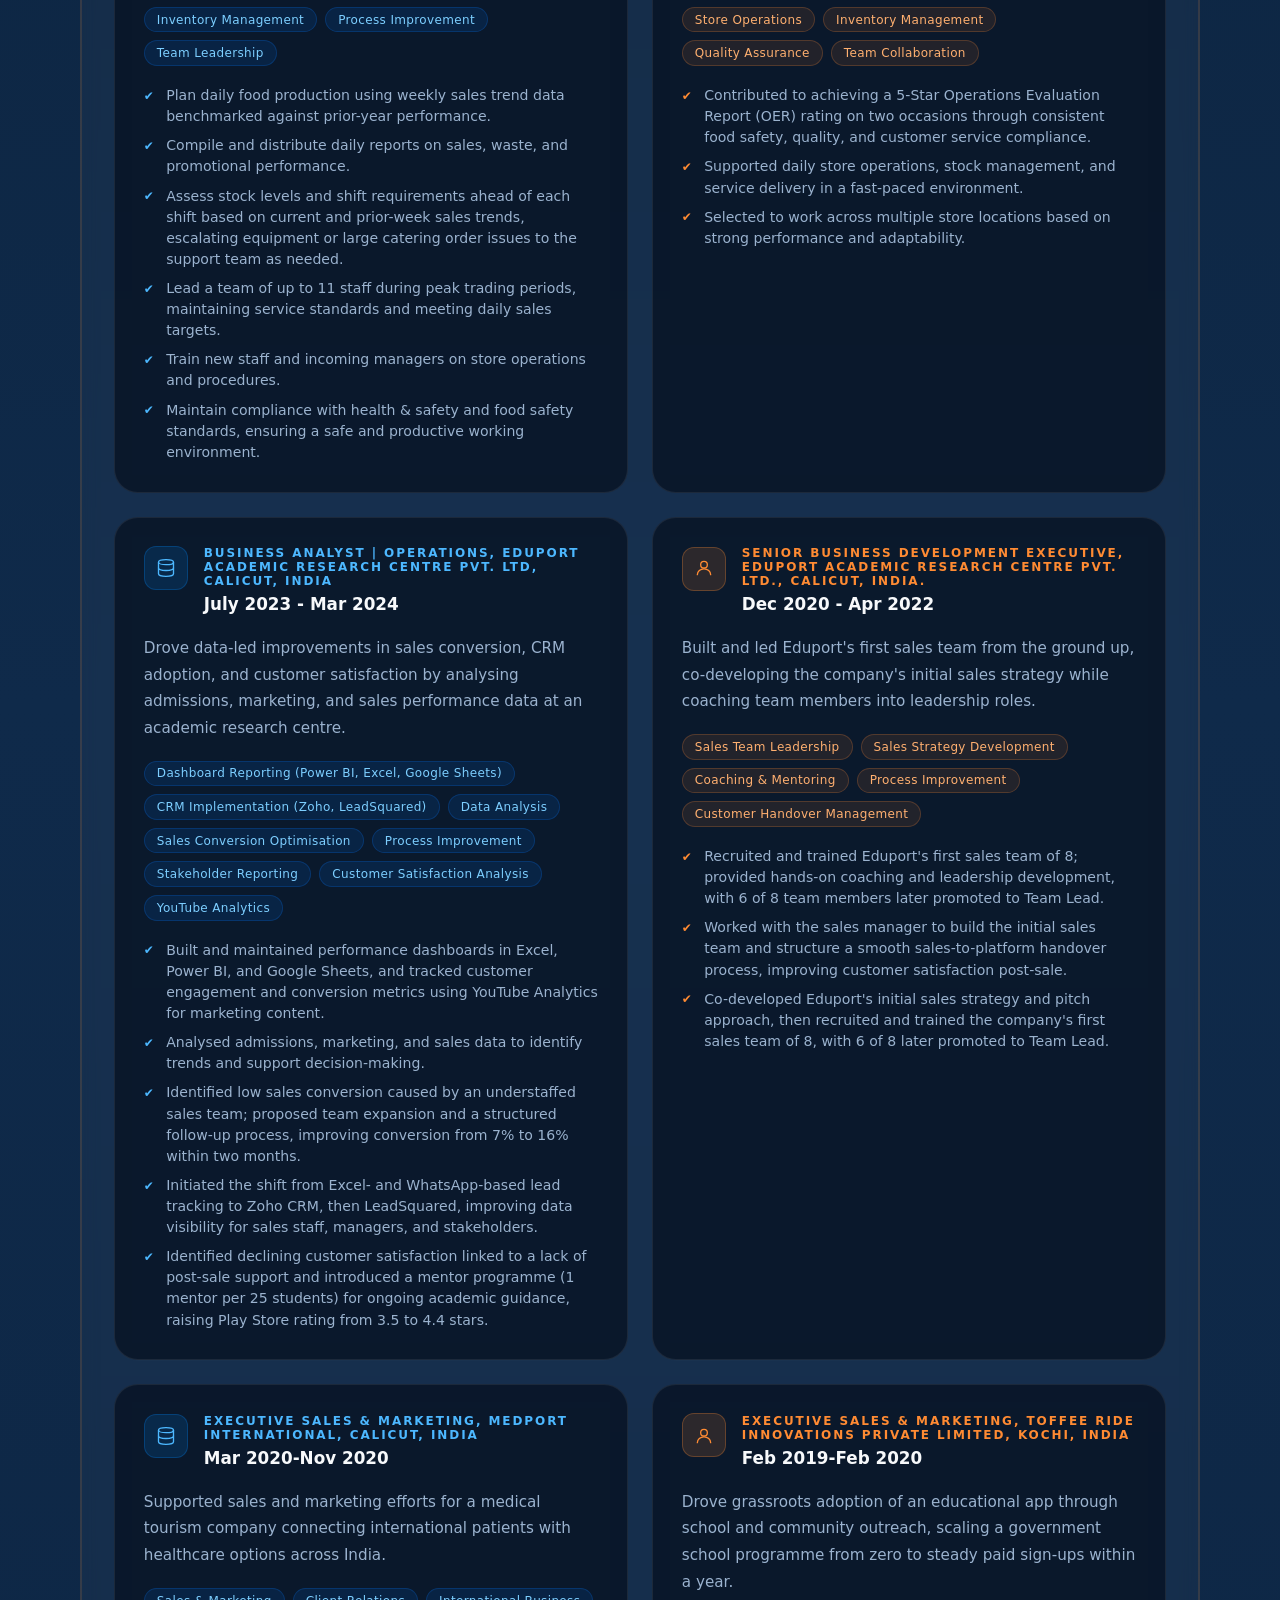
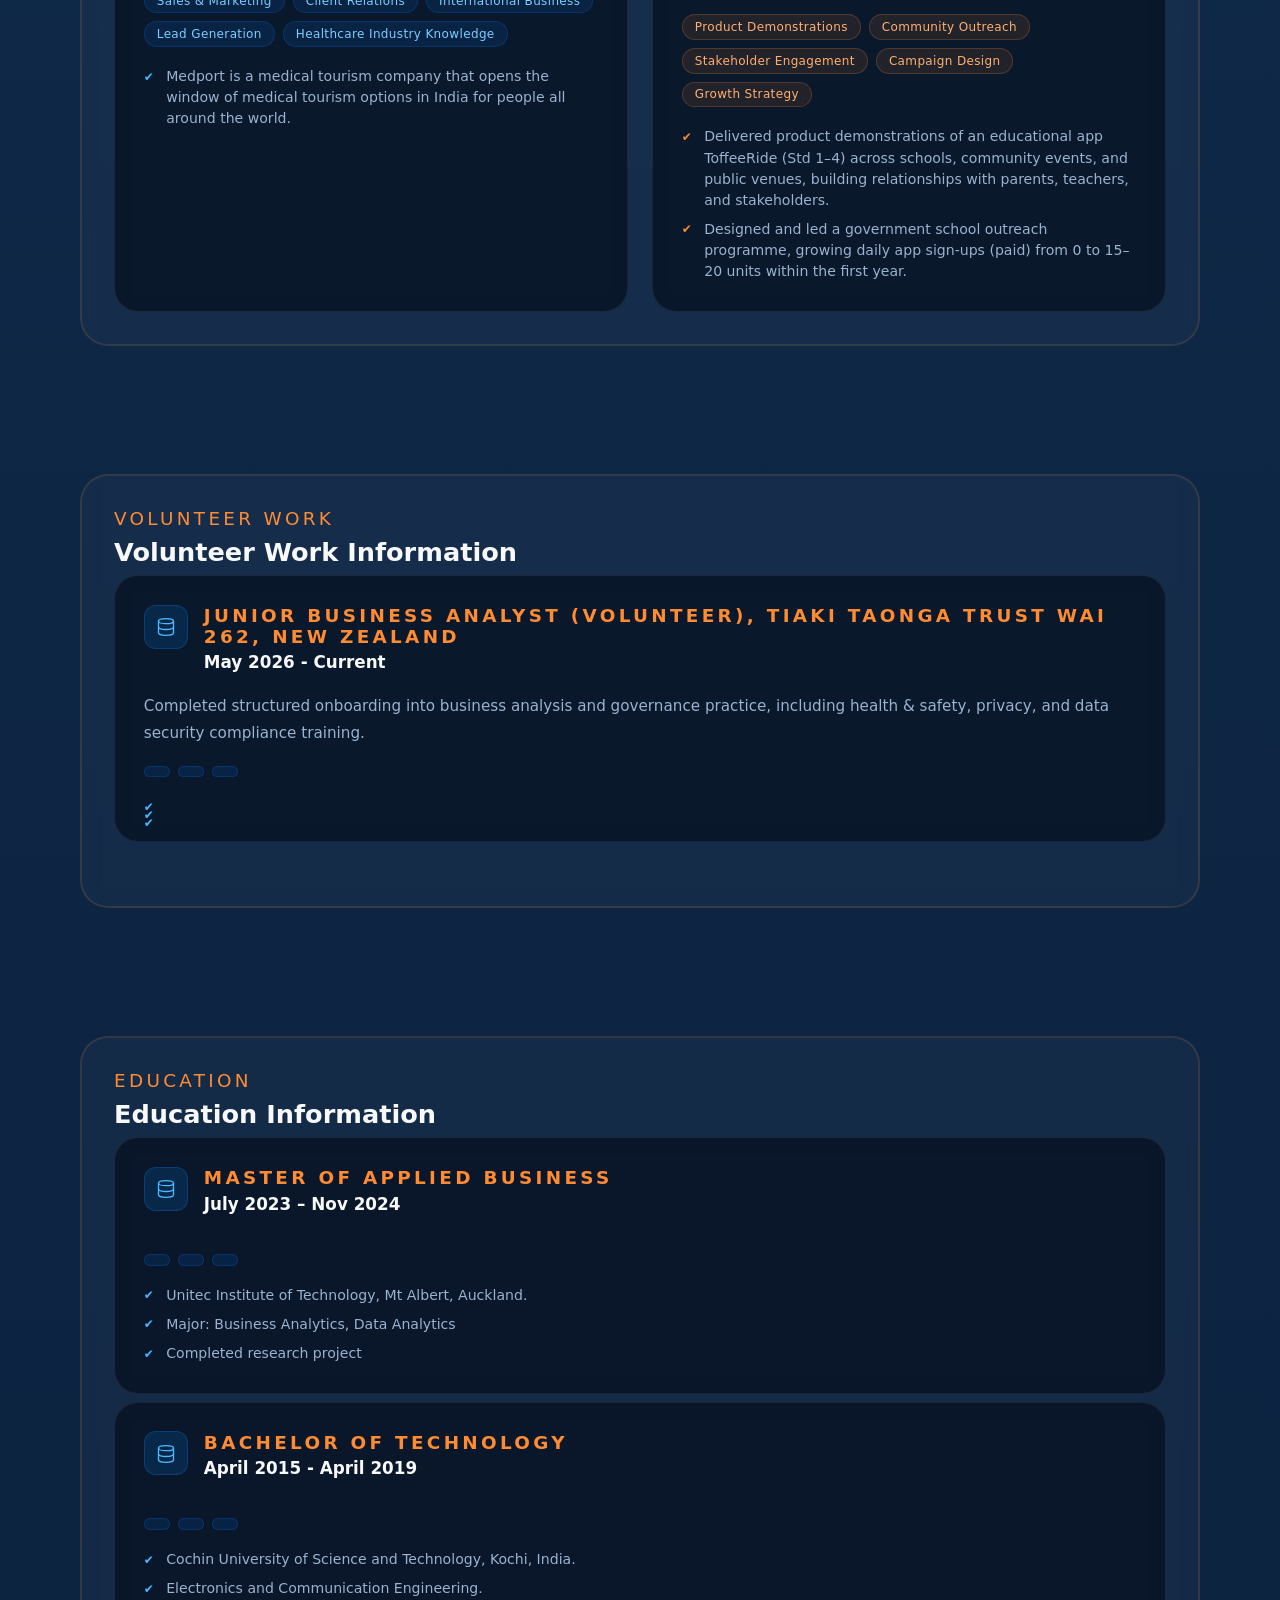
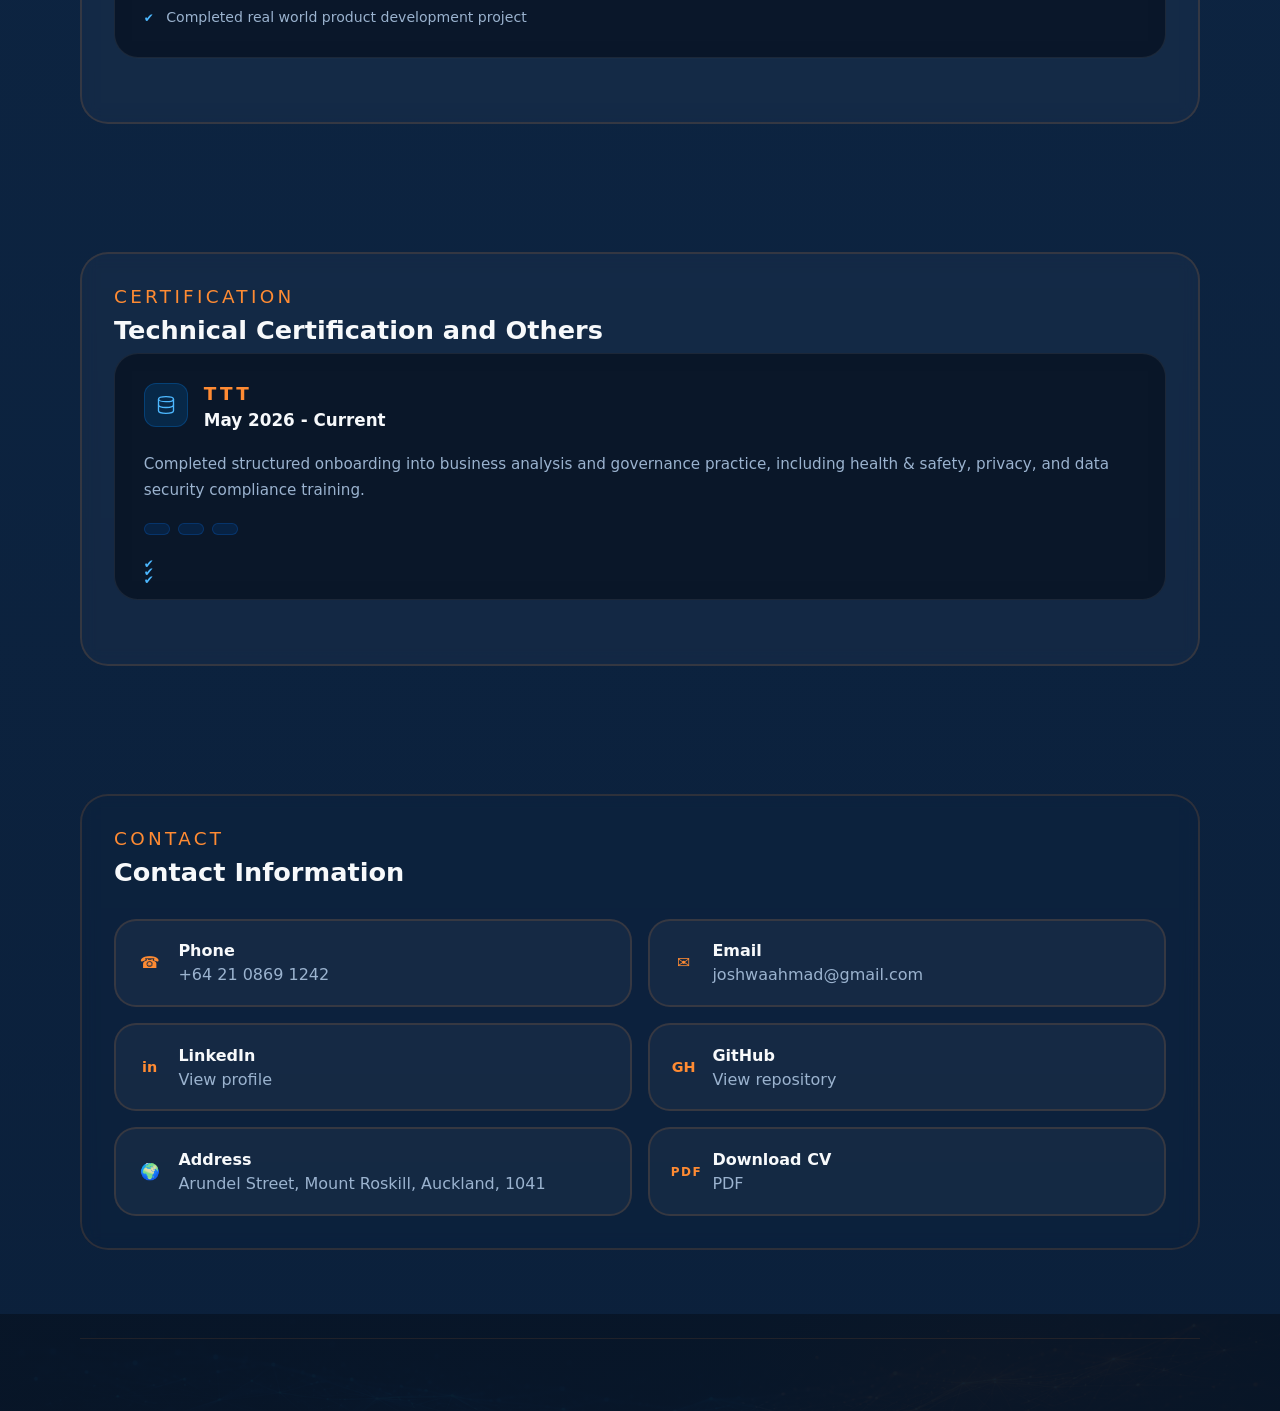
==== commit 713e38f5: "Update index.html final_1" ====
--- a/index.html
+++ b/index.html
@@ -95,9 +95,10 @@
         <a href="#about">About</a>
         <a href="#skills">Skills</a>
         <a href="#projects">Projects</a>
-        <a href="#contact">Work Experiance</a>
-        <a href="#contact">Education</a>
-        <a href="#contact">Certification</a>
+        <a href="#work-experiance">Work Experiance</a>
+        <a href="#voleenter-work">Volunteer</a>
+        <a href="#Education">Education</a>
+        <a href="#Certification">Certification</a>
         <a href="#contact">Contact</a>
         
       </nav>
@@ -105,6 +106,7 @@
   </header>
 
   <main>
+    <!-- About -->
     <section class="hero">
       <div class="container hero-grid">
         <div class="hero-copy">
@@ -118,11 +120,11 @@
           <div class="hero-actions">
             <a class="cta-button accent" href="#contact">
               <span class="icon-phone" aria-hidden="true"></span>
-              Contactar
+              Contact
             </a>
             <a class="cta-button" href="assets/Joshwa Ahmad CV.pdf" download>
               <span class="icon-pdf" aria-hidden="true"></span>
-              Descargar CV
+              Download CV
             </a>
           </div>
         </div>
@@ -150,7 +152,7 @@
         </div>
       </div>
     </section>
-
+    <!-- Skills -->
     <section id="skills" class="section skills-section">
       <div class="container section-inner">
         <div class="section-heading">
@@ -174,7 +176,7 @@
                 <h3 class="pce-title">Technical stack</h3>
               </div>
             </div>
-            <p class="pce-description">Herramientas y plataformas utilizadas en producción para construir pipelines de datos, modelos analíticos y soluciones cloud robustas.</p>
+            <p class="pce-description">Tools and platforms used in production to build data pipelines, analytical models and robust cloud solutions.</p>
             <div class="pce-stack">
               <span>SQL</span>
               <span>Azure basics</span>
@@ -215,16 +217,16 @@
             </div>
             <p class="pce-description">Transversal capabilities that enable translating business needs into functional, scalable, and impact-driven data architectures.</p>
             <div class="pce-stack pce-stack--orange">
-              <span>Ingeniería de datos</span>
+              <span>Data Engineering</span>
               <span>Business Analysis</span>
-              <span>Data Analydsis</span>
+              <span>Predictive Modelling</span>
               <span>Reporting & BI</span>
-              <span>Soluciones Cloud</span>
-              <span>Agile methodology</span>
-              <span>JIRA</span>
-              <span>Automatización de Procesos</span>
-              <span>Operational Optimisation</span>
-              <span>Process Building</span>
+              <span>Cloud Solutions</span>
+              <span>Process Automation</span>
+              <span>OpenAI API</span>
+              <span>Anthropic API</span>
+              <span>AI Agents</span>
+              <span>Basic MLOps</span>
             </div>
             <ul class="pce-impact pce-impact--orange">
               <li>Business and operational reporting through data-driven dashboards</li>
@@ -237,12 +239,12 @@
         </div>
       </div>
     </section>
-
+    <!-- Projects --> 
     <section id="projects" class="section projects-section">
       <div class="container section-inner">
         <div class="section-heading">
           <span>Projects</span>
-          <h2>Iniciativas profesionales y personales</h2>
+          <h2>Professional and personal initiatives</h2>
         </div>
         <p class="projects-narrative">Projects aimed at solving real business problems through data Collection, Understanging and advanced analytics.</p>
 
@@ -327,7 +329,344 @@
         </div>
       </div>
     </section>
-
+    <!-- Work Experiance -->
+    <section id="work-experiance" class="section skills-section">
+      <div class="container section-inner">
+        <div class="section-heading">
+          <span>Work Experiance</span>
+          <h2>Professional Experiances</h2>
+        </div>
+
+        <div class="project-cards-grid">
+
+          <!-- Card Stack técnico -->
+          <article class="project-card-enterprise">
+            <div class="pce-glow pce-glow--blue"></div>
+            <div class="pce-header">
+              <div class="pce-icon" aria-hidden="true">
+                <svg viewBox="0 0 24 24" fill="none" stroke="currentColor" stroke-width="1.6" stroke-linecap="round" stroke-linejoin="round">
+                  <ellipse cx="12" cy="5" rx="9" ry="3"/><path d="M21 12c0 1.66-4 3-9 3s-9-1.34-9-3"/><path d="M3 5v14c0 1.66 4 3 9 3s9-1.34 9-3V5"/>
+                </svg>
+              </div>
+              <div class="pce-meta">
+                <span class="pce-category">Supervisor, Restaurant Brands Ltd NZ, Auckland </span>
+                <h3 class="pce-title">Mar 2024 - Current</h3>
+              </div>
+            </div>
+            <p class="pce-description">Leading daily restaurant operations through data-driven planning, team leadership, inventory management, and compliance to achieve operational excellence.</p>
+            <div class="pce-stack">
+              <span>Excel</span>
+              <span>Data Analysis</span>
+              <span>Sales Reporting</span>
+              <span>KPI Monitoring</span>
+              <span>Inventory Management</span>
+              <span>Process Improvement</span>
+              <span>Team Leadership</span>
+            
+            </div>
+            <ul class="pce-impact">
+              <li>Plan daily food production using weekly sales trend data benchmarked against prior-year performance.</li>
+              <li>Compile and distribute daily reports on sales, waste, and promotional performance.</li>
+              <li>Assess stock levels and shift requirements ahead of each shift based on current and prior-week sales trends, escalating equipment or large catering order issues to the support team as needed.</li>
+              <li>Lead a team of up to 11 staff during peak trading periods, maintaining service standards and meeting daily sales targets.</li>
+              <li>Train new staff and incoming managers on store operations and procedures.</li>
+              <li>Maintain compliance with health & safety and food safety standards, ensuring a safe and productive working environment.</li>
+            </ul>
+          </article>
+
+          <!-- Card Habilidades -->
+          <article class="project-card-enterprise">
+            <div class="pce-glow pce-glow--orange"></div>
+            <div class="pce-header">
+              <div class="pce-icon pce-icon--orange" aria-hidden="true">
+                <svg viewBox="0 0 24 24" fill="none" stroke="currentColor" stroke-width="1.6" stroke-linecap="round" stroke-linejoin="round">
+                  <circle cx="12" cy="8" r="4"/><path d="M4 20c0-4 3.6-7 8-7s8 3 8 7"/>
+                </svg>
+              </div>
+              <div class="pce-meta">
+                <span class="pce-category pce-category--orange">Store Crew & Delivery Expert, Domino’s Pizza, Auckland</span>
+                <h3 class="pce-title">July 2023 - Mar 2024</h3>
+              </div>
+            </div>
+            <p class="pce-description">Supporting restaurant operations through efficient service delivery, inventory management, and adherence to quality and food safety standards.</p>
+            <div class="pce-stack pce-stack--orange">
+              <span>Food Safety Compliance</span>
+              <span>Customer Service</span>
+              <span>Store Operations</span>
+              <span>Inventory Management</span>
+              <span>Quality Assurance</span>
+              <span>Team Collaboration</span>
+             
+            </div>
+            <ul class="pce-impact pce-impact--orange">
+              <li>Contributed to achieving a 5-Star Operations Evaluation Report (OER) rating on two occasions through consistent food safety, quality, and customer service compliance.</li>
+              <li>Supported daily store operations, stock management, and service delivery in a fast-paced environment.</li>
+              <li>Selected to work across multiple store locations based on strong performance and adaptability.</li>
+            
+            </ul>
+          </article>
+
+          <!-- Card: [Job Title] -->
+          <article class="project-card-enterprise">
+            <div class="pce-glow pce-glow--blue"></div>
+            <div class="pce-header">
+              <div class="pce-icon" aria-hidden="true">
+                <svg viewBox="0 0 24 24" fill="none" stroke="currentColor" stroke-width="1.6" stroke-linecap="round" stroke-linejoin="round">
+                  <ellipse cx="12" cy="5" rx="9" ry="3"/><path d="M21 12c0 1.66-4 3-9 3s-9-1.34-9-3"/><path d="M3 5v14c0 1.66 4 3 9 3s9-1.34 9-3V5"/>
+                </svg>
+              </div>
+              <div class="pce-meta">
+                <span class="pce-category">Business Analyst | Operations, Eduport Academic Research Centre Pvt. Ltd, Calicut, India</span>
+                <h3 class="pce-title">July 2023 - Mar 2024</h3>
+              </div>
+            </div>
+            <p class="pce-description">Drove data-led improvements in sales conversion, CRM adoption, and customer satisfaction by analysing admissions, marketing, and sales performance data at an academic research centre.</p>
+            <div class="pce-stack">
+              
+              <span>Dashboard Reporting (Power BI, Excel, Google Sheets)</span>
+              <span>CRM Implementation (Zoho, LeadSquared)</span>
+              <span>Data Analysis</span>
+              <span>Sales Conversion Optimisation</span>
+              <span>Process Improvement</span>
+              <span>Stakeholder Reporting</span>
+              <span>Customer Satisfaction Analysis</span>
+              <span>YouTube Analytics</span>
+
+            </div>
+            <ul class="pce-impact">
+              <li>Built and maintained performance dashboards in Excel, Power BI, and Google Sheets, and tracked customer engagement and conversion metrics using YouTube Analytics for marketing content.</li>
+              <li>Analysed admissions, marketing, and sales data to identify trends and support decision-making. </li>
+              <li>Identified low sales conversion caused by an understaffed sales team; proposed team expansion and a structured follow-up process, improving conversion from 7% to 16% within two months.</li>
+              <li>Initiated the shift from Excel- and WhatsApp-based lead tracking to Zoho CRM, then LeadSquared, improving data visibility for sales staff, managers, and stakeholders.</li>
+              <li>Identified declining customer satisfaction linked to a lack of post-sale support and introduced a mentor programme (1 mentor per 25 students) for ongoing academic guidance, raising Play Store rating from 3.5 to 4.4 stars.</li>
+            </ul>
+          </article>
+          <article class="project-card-enterprise">
+            <div class="pce-glow pce-glow--orange"></div>
+            <div class="pce-header">
+              <div class="pce-icon pce-icon--orange" aria-hidden="true">
+                <svg viewBox="0 0 24 24" fill="none" stroke="currentColor" stroke-width="1.6" stroke-linecap="round" stroke-linejoin="round">
+                  <circle cx="12" cy="8" r="4"/><path d="M4 20c0-4 3.6-7 8-7s8 3 8 7"/>
+                </svg>
+              </div>
+              <div class="pce-meta">
+                <span class="pce-category pce-category--orange">Senior Business Development Executive, Eduport Academic Research Centre Pvt. Ltd., Calicut, India.</span>
+                <h3 class="pce-title">Dec 2020 - Apr 2022</h3>
+              </div>
+            </div>
+            <p class="pce-description">Built and led Eduport's first sales team from the ground up, co-developing the company's initial sales strategy while coaching team members into leadership roles.</p>
+            <div class="pce-stack pce-stack--orange">
+              <span>Sales Team Leadership</span>
+              <span>Sales Strategy Development</span>
+              <span>Coaching & Mentoring</span>
+              <span>Process Improvement</span>
+              <span>Customer Handover Management</span>            
+
+            </div>
+            <ul class="pce-impact pce-impact--orange">
+              <li>Recruited and trained Eduport's first sales team of 8; provided hands-on coaching and leadership development, with 6 of 8 team members later promoted to Team Lead.</li>
+              <li>Worked with the sales manager to build the initial sales team and structure a smooth sales-to-platform handover process, improving customer satisfaction post-sale.</li>
+              <li>Co-developed Eduport's initial sales strategy and pitch approach, then recruited and trained the company's first sales team of 8, with 6 of 8 later promoted to Team Lead.</li>
+            </ul>
+          </article>
+           <article class="project-card-enterprise">
+            <div class="pce-glow pce-glow--blue"></div>
+            <div class="pce-header">
+              <div class="pce-icon" aria-hidden="true">
+                <svg viewBox="0 0 24 24" fill="none" stroke="currentColor" stroke-width="1.6" stroke-linecap="round" stroke-linejoin="round">
+                  <ellipse cx="12" cy="5" rx="9" ry="3"/><path d="M21 12c0 1.66-4 3-9 3s-9-1.34-9-3"/><path d="M3 5v14c0 1.66 4 3 9 3s9-1.34 9-3V5"/>
+                </svg>
+              </div>
+              <div class="pce-meta">
+                <span class="pce-category">Executive Sales & Marketing, MedPort International, Calicut, India</span>
+                <h3 class="pce-title">Mar 2020-Nov 2020</h3>
+              </div>
+            </div>
+            <p class="pce-description">Supported sales and marketing efforts for a medical tourism company connecting international patients with healthcare options across India.</p>
+            <div class="pce-stack">
+              <span>Sales & Marketing</span>
+              <span>Client Relations</span>
+              <span>International Business</span>
+              <span>Lead Generation</span>
+              <span>Healthcare Industry Knowledge</span>
+            </div>
+            <ul class="pce-impact">
+              <li>Medport is a medical tourism company that opens the window of medical tourism options in India for people all around the world.</li>
+           
+            </ul>
+          </article>
+          <article class="project-card-enterprise">
+            <div class="pce-glow pce-glow--orange"></div>
+            <div class="pce-header">
+              <div class="pce-icon pce-icon--orange" aria-hidden="true">
+                <svg viewBox="0 0 24 24" fill="none" stroke="currentColor" stroke-width="1.6" stroke-linecap="round" stroke-linejoin="round">
+                  <circle cx="12" cy="8" r="4"/><path d="M4 20c0-4 3.6-7 8-7s8 3 8 7"/>
+                </svg>
+              </div>
+              <div class="pce-meta">
+                <span class="pce-category pce-category--orange">Executive Sales & Marketing, Toffee Ride Innovations Private Limited, Kochi, India</span>
+                <h3 class="pce-title">Feb 2019-Feb 2020</h3>
+              </div>
+            </div>
+            <p class="pce-description">Drove grassroots adoption of an educational app through school and community outreach, scaling a government school programme from zero to steady paid sign-ups within a year.</p>
+            <div class="pce-stack pce-stack--orange">
+              <span>Product Demonstrations</span>
+              <span>Community Outreach</span>
+              <span>Stakeholder Engagement</span>
+              <span>Campaign Design</span>
+              <span>Growth Strategy</span>
+            </div>
+            <ul class="pce-impact pce-impact--orange">
+              <li>Delivered product demonstrations of an educational app ToffeeRide (Std 1–4) across schools, community events, and public venues, building relationships with parents, teachers, and stakeholders.</li>
+              <li>Designed and led a government school outreach programme, growing daily app sign-ups (paid) from 0 to 15–20 units within the first year.</li>
+              
+            </ul>
+          </article>
+
+        </div>
+      </div>
+    </section>
+    <!-- Volunteer Work -->
+    <section id="voleenter-work" class="section work-section">
+      <div class="container section-inner">
+        <div class="section-heading">
+          <span>Volunteer Work</span>
+          <h2>Volunteer Work Information</h2>
+          <article class="project-card-enterprise">
+            <div class="pce-glow pce-glow--blue"></div>
+            <div class="pce-header">
+              <div class="pce-icon" aria-hidden="true">
+                <svg viewBox="0 0 24 24" fill="none" stroke="currentColor" stroke-width="1.6" stroke-linecap="round" stroke-linejoin="round">
+                  <ellipse cx="12" cy="5" rx="9" ry="3"/><path d="M21 12c0 1.66-4 3-9 3s-9-1.34-9-3"/><path d="M3 5v14c0 1.66 4 3 9 3s9-1.34 9-3V5"/>
+                </svg>
+              </div>
+              <div class="pce-meta">
+                <span class="pce-category">Junior Business Analyst (Volunteer), Tiaki Taonga Trust Wai 262, New Zealand</span>
+                <h3 class="pce-title">May 2026 - Current</h3>
+              </div>
+            </div>
+            <p class="pce-description">Completed structured onboarding into business analysis and governance practice, including health & safety, privacy, and data security compliance training.</p>
+            <div class="pce-stack">
+              <span></span>
+              <span></span>
+              <span></span>
+            </div>
+            <ul class="pce-impact">
+              <li></li>
+              <li></li>
+              <li></li>
+            </ul>
+          </article>  
+
+
+        </div>
+        
+      </div>
+    </section>
+
+    <!-- Education -->
+    <section id="Education" class="section work-section">
+      <div class="container section-inner">
+        <div class="section-heading">
+          <span>Education</span>
+          <h2>Education Information</h2>
+          <article class="project-card-enterprise">
+            <div class="pce-glow pce-glow--blue"></div>
+            <div class="pce-header">
+              <div class="pce-icon" aria-hidden="true">
+                <svg viewBox="0 0 24 24" fill="none" stroke="currentColor" stroke-width="1.6" stroke-linecap="round" stroke-linejoin="round">
+                  <ellipse cx="12" cy="5" rx="9" ry="3"/><path d="M21 12c0 1.66-4 3-9 3s-9-1.34-9-3"/><path d="M3 5v14c0 1.66 4 3 9 3s9-1.34 9-3V5"/>
+                </svg>
+              </div>
+              <div class="pce-meta">
+                <span class="pce-category">Master of Applied Business</span>
+                <h3 class="pce-title">July 2023 – Nov 2024</h3>
+              </div>
+            </div>
+            <p class="pce-description"></p>
+            <div class="pce-stack">
+              <span></span>
+              <span></span>
+              <span></span>
+            </div>
+            <ul class="pce-impact">
+              <li>Unitec Institute of Technology, Mt Albert, Auckland.</li>
+              <li>Major: Business Analytics, Data Analytics</li>
+              <li>Completed research project</li>
+            </ul>
+          </article>
+
+          <article class="project-card-enterprise">
+            <div class="pce-glow pce-glow--blue"></div>
+            <div class="pce-header">
+              <div class="pce-icon" aria-hidden="true">
+                <svg viewBox="0 0 24 24" fill="none" stroke="currentColor" stroke-width="1.6" stroke-linecap="round" stroke-linejoin="round">
+                  <ellipse cx="12" cy="5" rx="9" ry="3"/><path d="M21 12c0 1.66-4 3-9 3s-9-1.34-9-3"/><path d="M3 5v14c0 1.66 4 3 9 3s9-1.34 9-3V5"/>
+                </svg>
+              </div>
+              <div class="pce-meta">
+                <span class="pce-category">Bachelor of Technology</span>
+                <h3 class="pce-title">April 2015 - April 2019</h3>
+              </div>
+            </div>
+            <p class="pce-description"></p>
+            <div class="pce-stack">
+              <span></span>
+              <span></span>
+              <span></span>
+            </div>
+            <ul class="pce-impact">
+              <li>Cochin University of Science and Technology, Kochi, India.</li>
+              <li>Electronics and Communication Engineering.</li>
+              <li>Completed real world product development project</li>
+            </ul>
+          </article>
+
+
+        </div>
+        
+      </div>
+    </section>
+    <!-- Certification -->
+
+    <section id="Certification" class="section work-section">
+      <div class="container section-inner">
+        <div class="section-heading">
+          <span>Certification</span>
+          <h2>Technical Certification and Others</h2>
+          <article class="project-card-enterprise">
+            <div class="pce-glow pce-glow--blue"></div>
+            <div class="pce-header">
+              <div class="pce-icon" aria-hidden="true">
+                <svg viewBox="0 0 24 24" fill="none" stroke="currentColor" stroke-width="1.6" stroke-linecap="round" stroke-linejoin="round">
+                  <ellipse cx="12" cy="5" rx="9" ry="3"/><path d="M21 12c0 1.66-4 3-9 3s-9-1.34-9-3"/><path d="M3 5v14c0 1.66 4 3 9 3s9-1.34 9-3V5"/>
+                </svg>
+              </div>
+              <div class="pce-meta">
+                <span class="pce-category">ttt</span>
+                <h3 class="pce-title">May 2026 - Current</h3>
+              </div>
+            </div>
+            <p class="pce-description">Completed structured onboarding into business analysis and governance practice, including health & safety, privacy, and data security compliance training.</p>
+            <div class="pce-stack">
+              <span></span>
+              <span></span>
+              <span></span>
+            </div>
+            <ul class="pce-impact">
+              <li></li>
+              <li></li>
+              <li></li>
+            </ul>
+          </article>  
+
+
+        </div>
+        
+      </div>
+    </section>
+
+    <!-- Contact details -->
     <section id="contact" class="section contact-section">
       <div class="container section-inner">
         <div class="section-heading">
@@ -353,14 +692,14 @@
             <span class="icon-linkedin"></span>
             <div>
               <h3>LinkedIn</h3>
-              <p>Ver perfil</p>
+              <p>View profile</p>
             </div>
           </a>
           <a class="contact-card" href="https://github.com/Joshwaahmad" target="_blank" rel="noopener noreferrer">
             <span class="icon-github"></span>
             <div>
               <h3>GitHub</h3>
-              <p>Ver repositorio</p>
+              <p>View repository</p>
             </div>
           </a>
           <div class="contact-card location-card" role="button" aria-label="Remoto, Madrid, España">
